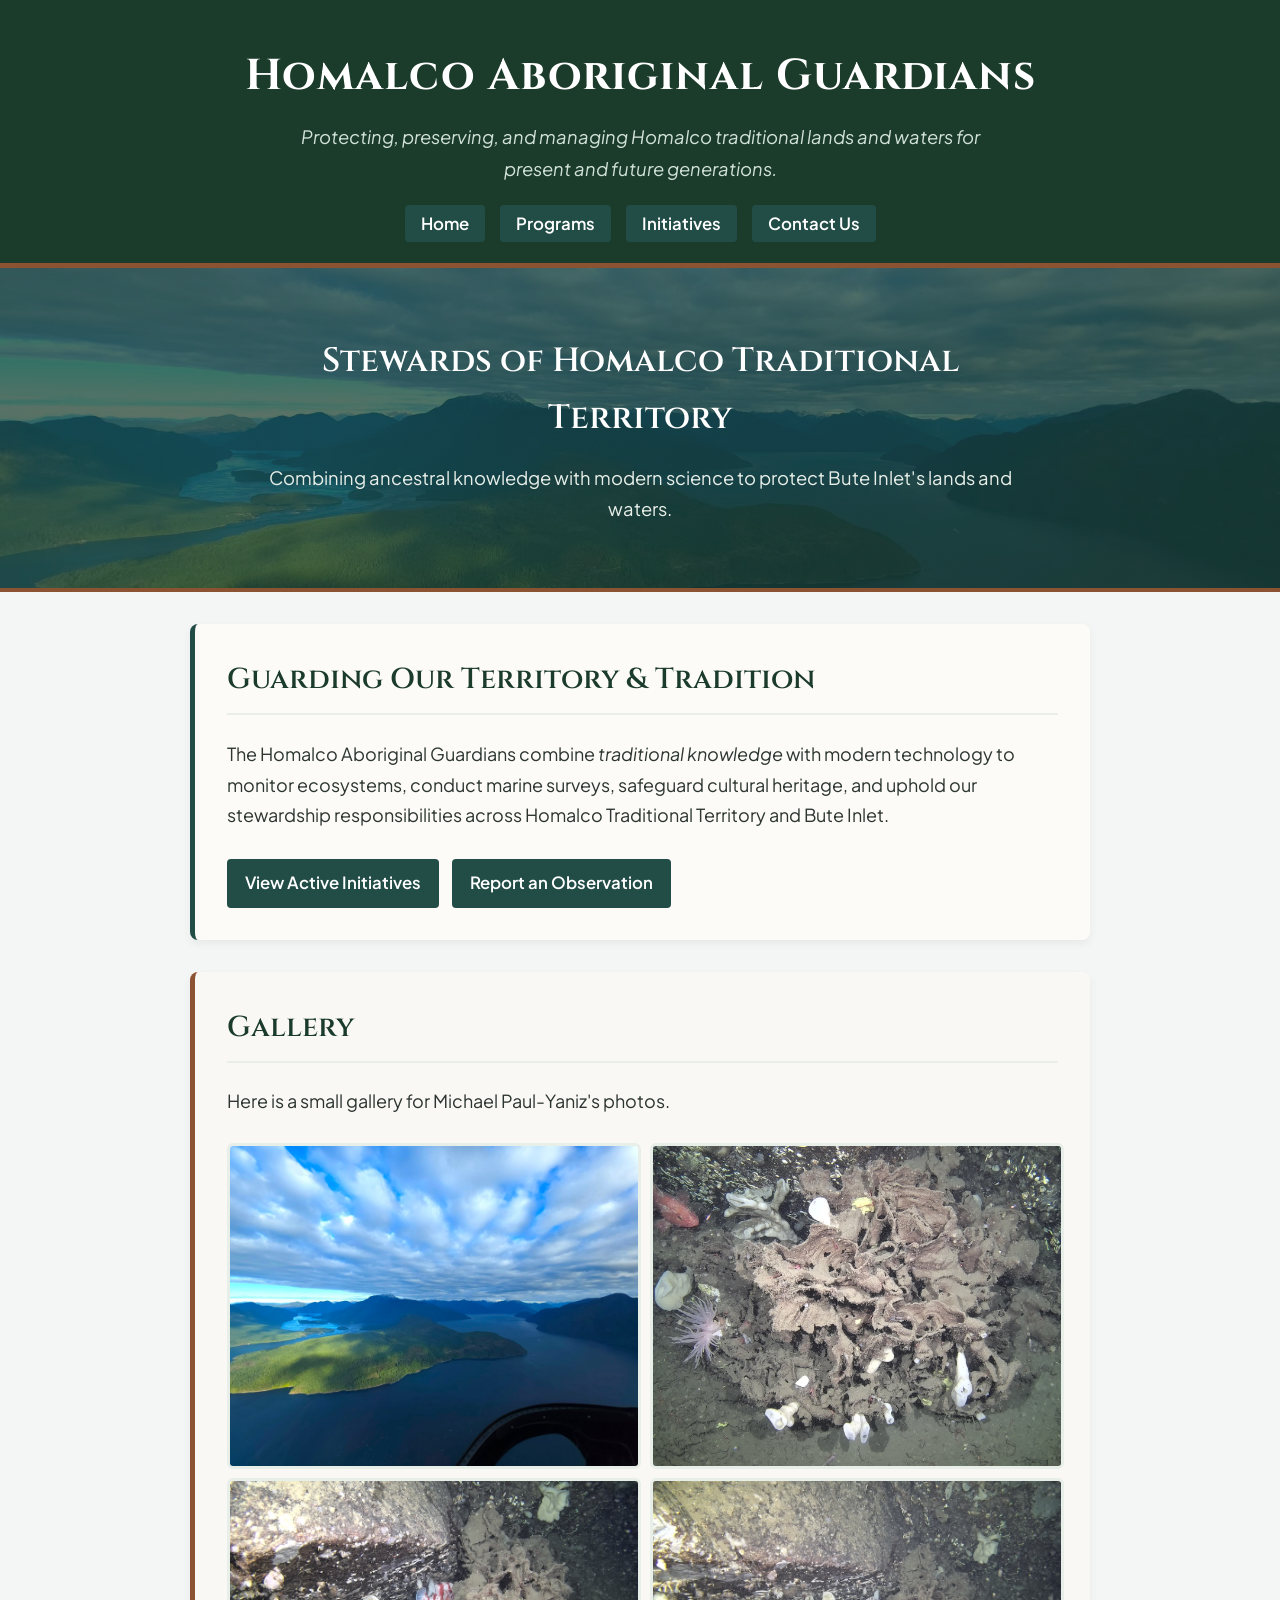
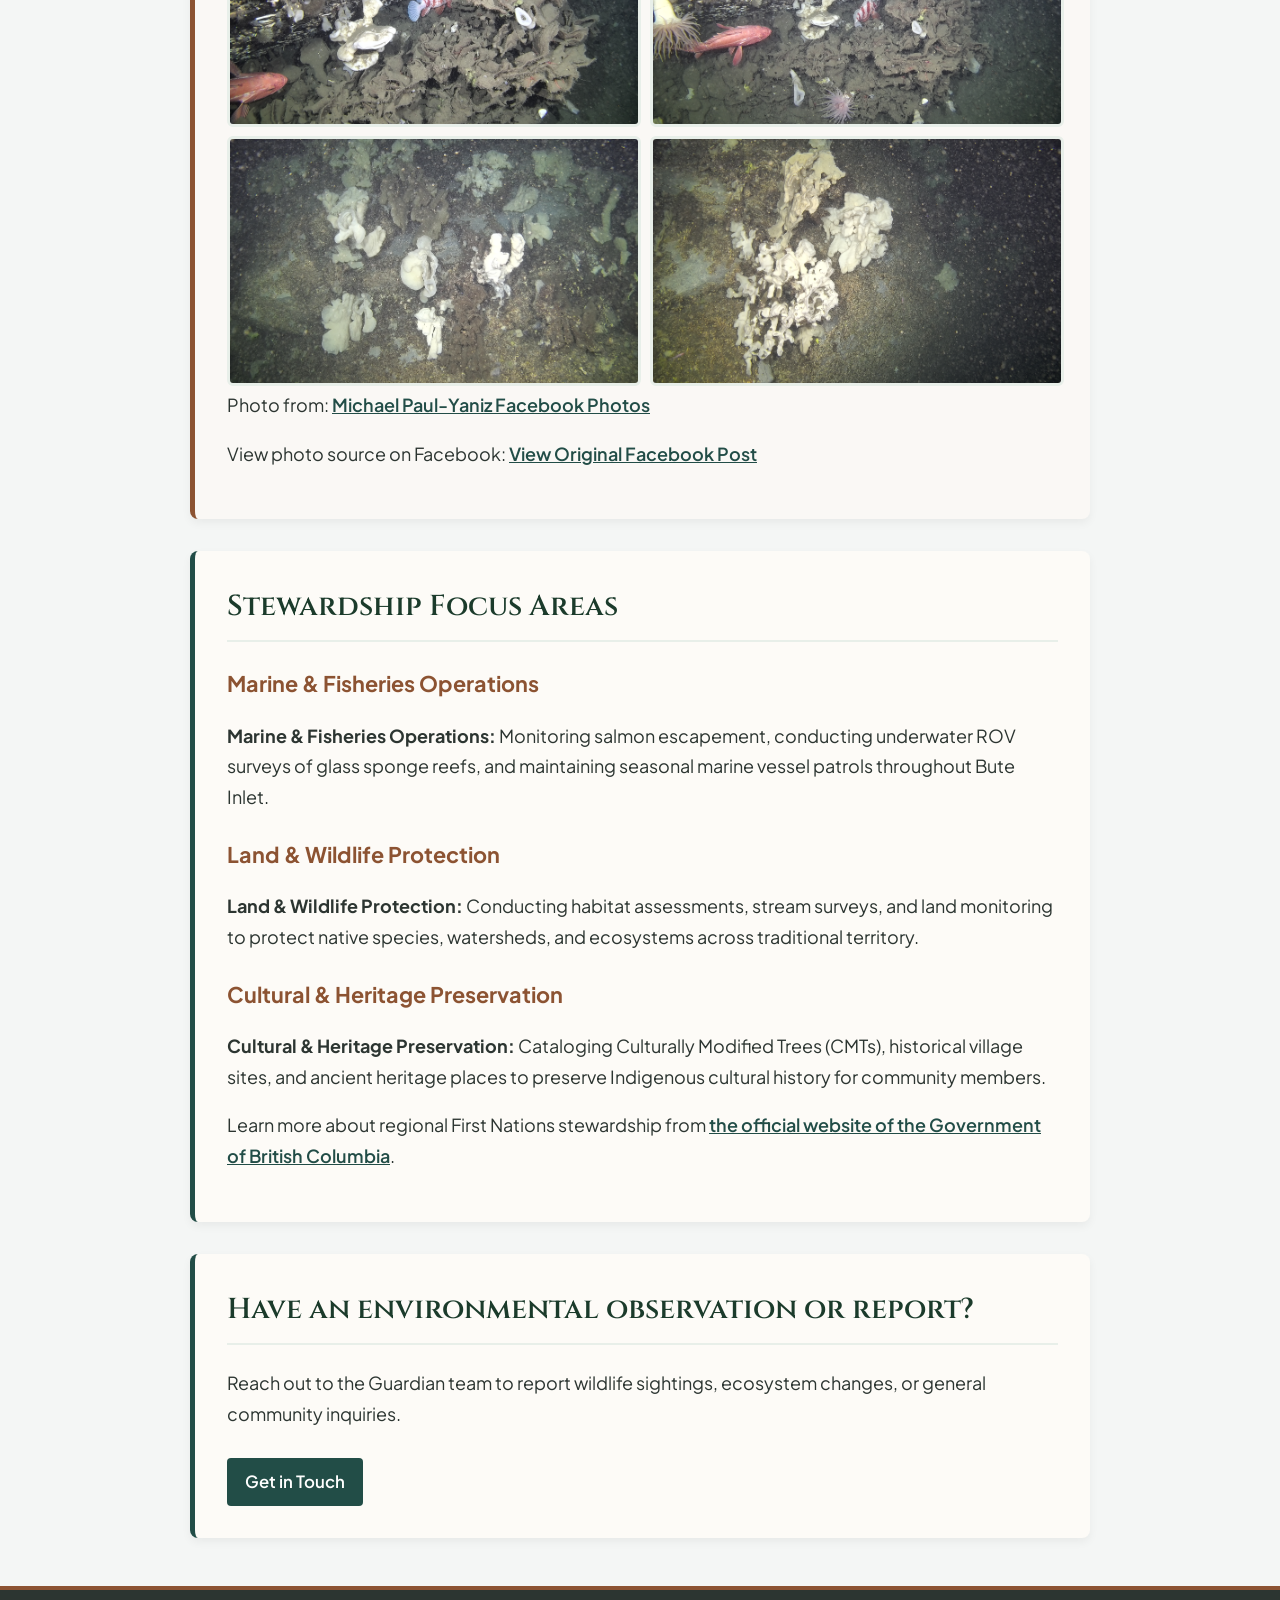
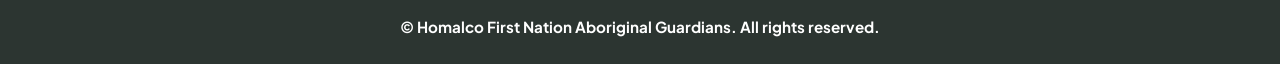
==== index.html @ c5a4407f "Update index.html" ====
<!DOCTYPE html>
<html lang="en">
<head>
    <meta charset="UTF-8">
    <meta name="viewport" content="width=device-width, initial-scale=1.0">
    <title>Home | Homalco Aboriginal Guardians</title>
    <link rel="stylesheet" href="style.css">
</head>
<body>

    <header>
        <h1>Homalco Aboriginal Guardians</h1>
        <p>Protecting, preserving, and managing Homalco traditional lands and waters for present and future generations.</p>
        
        <!-- Navigation containing internal hyperlinks -->
        <nav>
            <ul>
                <li><a href="index.html">Home</a></li>
                <li><a href="programs.html">Programs</a></li>
                <li><a href="initiatives.html">Initiatives</a></li>
                <li><a href="contact.html">Contact Us</a></li>
            </ul>
        </nav>
    </header>

    <!-- HERO BANNER CONTAINER: Demonstrates div as a container + background-image -->
    <div class="hero-banner">
        <div class="banner-content">
            <h2>Stewards of Homalco Traditional Territory</h2>
            <p>Combining ancestral knowledge with modern science to protect Bute Inlet's lands and waters.</p>
        </div>
    </div>

    <main>
        <section>
            <h2>Guarding Our Territory & Tradition</h2>
            <p>The Homalco Aboriginal Guardians combine <em>traditional knowledge</em> with modern technology to monitor ecosystems, conduct marine surveys, safeguard cultural heritage, and uphold our stewardship responsibilities across Homalco Traditional Territory and Bute Inlet.</p>
            
            <!-- Hyperlinks linking to internal sources -->
            <a href="initiatives.html">View Active Initiatives</a>
            <a href="contact.html">Report an Observation</a>
        </section>

        <!-- ADDED ID ATTRIBUTE FOR RUBRIC REQUIREMENT -->
        <section id="gallery-section">
            <h2>Gallery</h2>
            <p>Here is a small gallery for Michael Paul-Yaniz's photos.</p>

           <div class="media-container">
    <!-- Original Photo -->
    <img src="media/coastal-bute-inlet.jpg" alt="Aerial view of coastal waters towards Bute Inlet" width="600" height="400">
    
    <!-- New South Reed Photos -->
    <img src="media/BRETON%20ISLAND%20SOUTH%20REED%20-%20PIC%201.jpeg" alt="Breton Island South Reed - Glass sponges and rockfish" width="600" height="400">
    <img src="media/BRETON%20ISLAND%20SOUTH%20REED%20-%20PIC%202.jpeg" alt="Breton Island South Reed - Redbanded rockfish and sponge reef" width="600" height="400">
    <img src="media/BRETON%20ISLAND%20SOUTH%20REED%20-%20PIC%203.jpeg" alt="Breton Island South Reed - Anemones and rockfish" width="600" height="400">
    <img src="media/BRETON%20ISLAND%20SOUTH%20REED%20-%20PIC%204.jpeg" alt="Breton Island South Reed - White glass sponges" width="600" height="400">
    <img src="media/BRETON%20ISLAND%20SOUTH%20REED%20-%20PIC%205.jpeg" alt="Breton Island South Reed - Deep water sponge formations" width="600" height="400">
</div>
            <p>Photo from: <a href="https://www.facebook.com/estkilla999" target="_blank" rel="noopener noreferrer">Michael Paul-Yaniz Facebook Photos</a></p>

            <!-- ABSOLUTE FILE PATH: External Facebook photo post link -->
            <p>View photo source on Facebook: 
                <a href="https://www.facebook.com/photo.php?fbid=4606793236209256&set=pb.100006358755796.-2207520000&type=3" target="_blank" rel="noopener noreferrer">View Original Facebook Post</a>
            </p>
        </section>

        <section>
            <h2>Stewardship Focus Areas</h2>

            <h3>Marine & Fisheries Operations</h3>
            <p><strong>Marine & Fisheries Operations:</strong> Monitoring salmon escapement, conducting underwater ROV surveys of glass sponge reefs, and maintaining seasonal marine vessel patrols throughout Bute Inlet.</p>

            <h3>Land & Wildlife Protection</h3>
            <p><strong>Land & Wildlife Protection:</strong> Conducting habitat assessments, stream surveys, and land monitoring to protect native species, watersheds, and ecosystems across traditional territory.</p>

            <h3>Cultural & Heritage Preservation</h3>
            <p><strong>Cultural & Heritage Preservation:</strong> Cataloging Culturally Modified Trees (CMTs), historical village sites, and ancient heritage places to preserve Indigenous cultural history for community members.</p>
            
            <!-- Hyperlink linking to external source opening in a new tab -->
            <p>Learn more about regional First Nations stewardship from 
                <a href="https://www2.gov.bc.ca/gov/content/environment/natural-resource-stewardship/consulting-with-first-nations/collaborative-stewardship-bc/collaborative-work-with-first-nations-guardians" target="_blank" rel="noopener noreferrer">the official website of the Government of British Columbia</a>.
            </p>
        </section>

        <section>
            <h2>Have an environmental observation or report?</h2>
            <p>Reach out to the Guardian team to report wildlife sightings, ecosystem changes, or general community inquiries.</p>
            <a href="contact.html">Get in Touch</a>
        </section>
    </main>

    <footer>
        <p><strong>© Homalco First Nation Aboriginal Guardians. All rights reserved.</strong></p>
    </footer>

</body>
</html>
---- style.css ----
/* Custom Google Font Imports */
@import url('https://fonts.googleapis.com/css2?family=Cinzel:wght@600;700&family=Plus+Jakarta+Sans:ital,wght@0,400;0,600;0,700;1,400&display=swap');

/* CSS Variables for Nature Palette */
:root {
    --forest-green: #1b3b2b;
    --deep-teal: #224d47;
    --cedar-wood: #8c5332;
    --soft-moss: #e8efe9;
    --mist-gray: #f4f6f5;
    --slate-dark: #2c3531;
    --sand-light: #fdfbf7;
}

/* Base Page & Typography Styles */
body {
    font-family: 'Plus Jakarta Sans', sans-serif;
    font-size: 18px;
    font-style: normal;
    font-weight: 400;
    line-height: 1.7;
    color: var(--slate-dark);
    background-color: var(--mist-gray);
    margin: 0;
    padding: 0;
}

/* Header & Banner Styling */
header {
    background-color: var(--forest-green);
    color: #ffffff;
    padding: 2.5rem 1.5rem 1.5rem;
    text-align: center;
    border-bottom: 5px solid var(--cedar-wood);
}

header h1 {
    font-family: 'Cinzel', serif;
    font-weight: 700;
    font-size: 2.7rem;
    margin: 0 0 0.5rem 0;
    letter-spacing: 1px;
}

header p {
    max-width: 700px;
    margin: 0 auto 1.5rem auto;
    color: #d1e2d9;
    font-size: 1.15rem;
    font-style: italic;
}

/* Navigation Bar */
nav ul {
    list-style: none;
    padding: 0;
    margin: 1.5rem 0 0 0;
    display: flex;
    justify-content: center;
    flex-wrap: wrap;
    gap: 15px;
}

nav a {
    color: #ffffff;
    text-decoration: none;
    font-weight: 600;
    font-size: 1.05rem;
    padding: 8px 16px;
    border-radius: 4px;
    background-color: var(--deep-teal);
    transition: background-color 0.3s ease;
}

nav a:hover, nav a.active {
    background-color: var(--cedar-wood);
}
/* Hero Banner Container */
.hero-banner {
    background-color: var(--forest-green);
    background-image: linear-gradient(rgba(27, 59, 43, 0.72), rgba(27, 59, 43, 0.72)), url('media/coastal-bute-inlet.jpg');
    background-position: center;
    background-size: cover;
    background-repeat: no-repeat;
    color: #ffffff;
    padding: 4rem 1.5rem;
    text-align: center;
    border-bottom: 4px solid var(--cedar-wood);
}

.banner-content {
    max-width: 800px;
    margin: 0 auto;
}

.banner-content h2 {
    color: #ffffff;
    border-bottom: none;
    margin-bottom: 0.5rem;
    font-size: 2.1rem;
}

.banner-content p {
    margin: 0;
    font-size: 1.15rem;
    color: #e8efe9;
}

/* Main Content & Section Cards */
main {
    max-width: 900px;
    margin: 2rem auto;
    padding: 0 1rem;
}

section {
    background-color: var(--sand-light);
    padding: 2rem;
    margin-bottom: 2rem;
    border-radius: 8px;
    box-shadow: 0 4px 10px rgba(0, 0, 0, 0.05);
    border-left: 5px solid var(--deep-teal);
}

/* RUBRIC ITEM: IDENTIFIER (ID) SELECTOR (#idName) */
#gallery-section {
    border-left-color: var(--cedar-wood);
    background-color: #faf8f5;
}

h2 {
    font-family: 'Cinzel', serif;
    font-size: 1.8rem;
    font-weight: 600;
    color: var(--forest-green);
    margin-top: 0;
    border-bottom: 2px solid var(--soft-moss);
    padding-bottom: 0.5rem;
}

h3 {
    font-size: 1.35rem;
    font-weight: 700;
    color: var(--cedar-wood);
    margin-top: 1.5rem;
    margin-bottom: 0.5rem;
}

/* Hyperlinks & Buttons */
a {
    color: var(--deep-teal);
    font-weight: 600;
}

a:hover {
    color: var(--cedar-wood);
}

/* Call-to-Action Link Buttons */
section > a[href],
.program-card a[href] {
    display: inline-block;
    background-color: var(--deep-teal);
    color: #ffffff;
    text-decoration: none;
    padding: 10px 18px;
    border-radius: 4px;
    margin-right: 10px;
    margin-top: 10px;
    font-weight: 600;
    font-size: 1.05rem;
    transition: background-color 0.3s ease;
}

section > a[href]:hover,
.program-card a[href]:hover {
    background-color: var(--forest-green);
    color: #ffffff;
}

/* RUBRIC ITEM: SETTING WIDTH AND HEIGHT IN PERCENT (%) */
.media-container {
    width: 100%;
    height: 100%;
}

/* Gallery & Media Styling */
section img {
    max-width: 100%;
    height: auto;
    border-radius: 6px;
    border: 3px solid var(--soft-moss);
    margin-top: 0.5rem;
}

/* Footer */
footer {
    background-color: var(--slate-dark);
    color: #ffffff;
    text-align: center;
    padding: 1.5rem 1rem;
    margin-top: 3rem;
    font-size: 0.95rem;
    border-top: 4px solid var(--cedar-wood);
}

footer p {
    margin: 0;
}

/* Programs Grid & Card Layout Extensions */
.programs-grid {
    display: grid;
    grid-template-columns: repeat(auto-fit, minmax(280px, 1fr));
    gap: 25px;
    margin-top: 1rem;
}

.program-card {
    display: flex;
    flex-direction: column;
    justify-content: space-between;
    margin-bottom: 0;
    transition: transform 0.2s ease, box-shadow 0.2s ease;
}

.program-card:hover {
    transform: translateY(-4px);
    box-shadow: 0 8px 18px rgba(0, 0, 0, 0.08);
}

.badge {
    display: inline-block;
    background-color: var(--soft-moss);
    color: var(--forest-green);
    font-size: 0.85rem;
    font-weight: 700;
    text-transform: uppercase;
    padding: 4px 10px;
    border-radius: 20px;
    margin-bottom: 12px;
    letter-spacing: 0.5px;
}

.highlights {
    margin: 15px 0;
    padding-left: 20px;
}

.highlights li {
    margin-bottom: 6px;
    font-size: 1rem;
}

.card-stats {
    display: flex;
    justify-content: space-between;
    border-top: 1px solid var(--soft-moss);
    padding-top: 12px;
    margin-top: 15px;
    font-size: 0.9rem;
    color: var(--slate-dark);
}

.card-stats strong {
    color: var(--forest-green);
    display: block;
    font-size: 1.1rem;
}

/* Initiatives Grid & Meta Styling Extensions */
.initiatives-grid {
    display: grid;
    grid-template-columns: repeat(auto-fit, minmax(280px, 1fr));
    gap: 25px;
    margin-top: 1rem;
}

.card {
    display: flex;
    flex-direction: column;
    justify-content: space-between;
    margin-bottom: 0;
    transition: transform 0.2s ease, box-shadow 0.2s ease;
}

.card:hover {
    transform: translateY(-4px);
    box-shadow: 0 8px 18px rgba(0, 0, 0, 0.08);
}

.card-meta {
    font-size: 0.92rem;
    color: var(--slate-dark);
    border-top: 1px solid var(--soft-moss);
    padding-top: 12px;
    margin-top: 15px;
}

.card-meta span {
    display: block;
    margin-bottom: 4px;
}

.card-meta strong {
    color: var(--forest-green);
}

/* Contact Page Layout & Form Extensions */
.contact-layout {
    display: flex;
    flex-wrap: wrap;
    gap: 25px;
    margin-top: 1rem;
}

.info-card {
    background-color: var(--forest-green);
    color: #ffffff;
    border-left: 5px solid var(--cedar-wood);
    flex: 1;
    min-width: 280px;
    margin-bottom: 0;
}

.info-card h2 {
    color: #ffffff;
    border-bottom: 2px solid var(--deep-teal);
}

.info-card p {
    margin: 12px 0;
}

.info-card a {
    color: #9fe2b6;
    text-decoration: none;
}

.info-card a:hover {
    color: #ffffff;
    text-decoration: underline;
}

.contact-form-card {
    flex: 2;
    min-width: 300px;
    margin-bottom: 0;
}

.form-group {
    margin-bottom: 18px;
}

.form-group label {
    display: block;
    margin-bottom: 6px;
    font-weight: 600;
    color: var(--forest-green);
}

.form-group input, 
.form-group select, 
.form-group textarea {
    width: 100%;
    padding: 10px 12px;
    border: 1px solid var(--soft-moss);
    border-radius: 4px;
    font-size: 1.05rem;
    font-family: inherit;
    background-color: #ffffff;
    box-sizing: border-box;
}

.form-group input:focus,
.form-group select:focus,
.form-group textarea:focus {
    outline: none;
    border-color: var(--deep-teal);
    box-shadow: 0 0 0 3px rgba(34, 77, 71, 0.15);
}

button[type="submit"] {
    background-color: var(--deep-teal);
    color: #ffffff;
    padding: 12px 22px;
    border: none;
    border-radius: 4px;
    font-size: 1.05rem;
    font-weight: 600;
    cursor: pointer;
    transition: background-color 0.3s ease;
}

button[type="submit"]:hover {
    background-color: var(--forest-green);
}
/* Gallery Grid Layout */
.media-container {
    display: grid;
    grid-template-columns: repeat(auto-fit, minmax(300px, 1fr));
    gap: 15px;
    width: 100%;
}

.media-container img {
    width: 100%;
    height: 100%;
    object-fit: cover; /* Ensures images don't stretch weirdly */
}
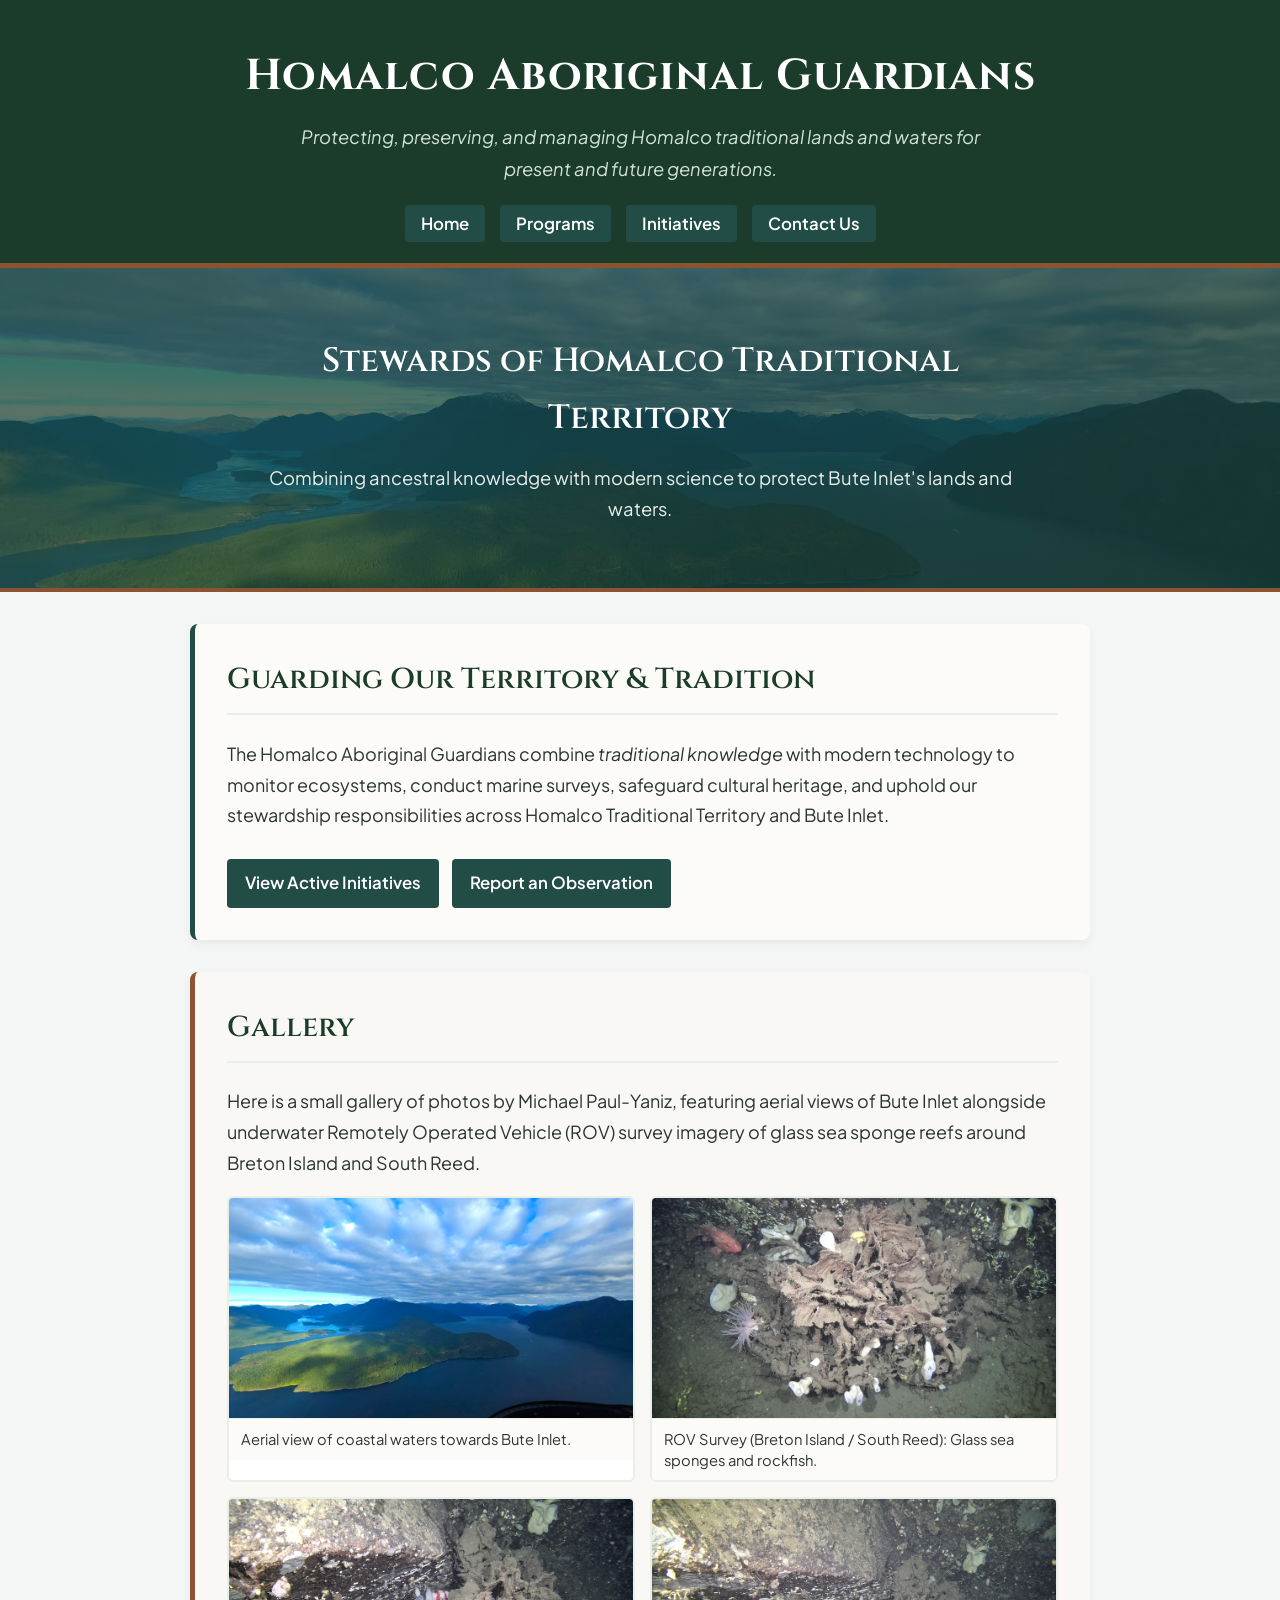
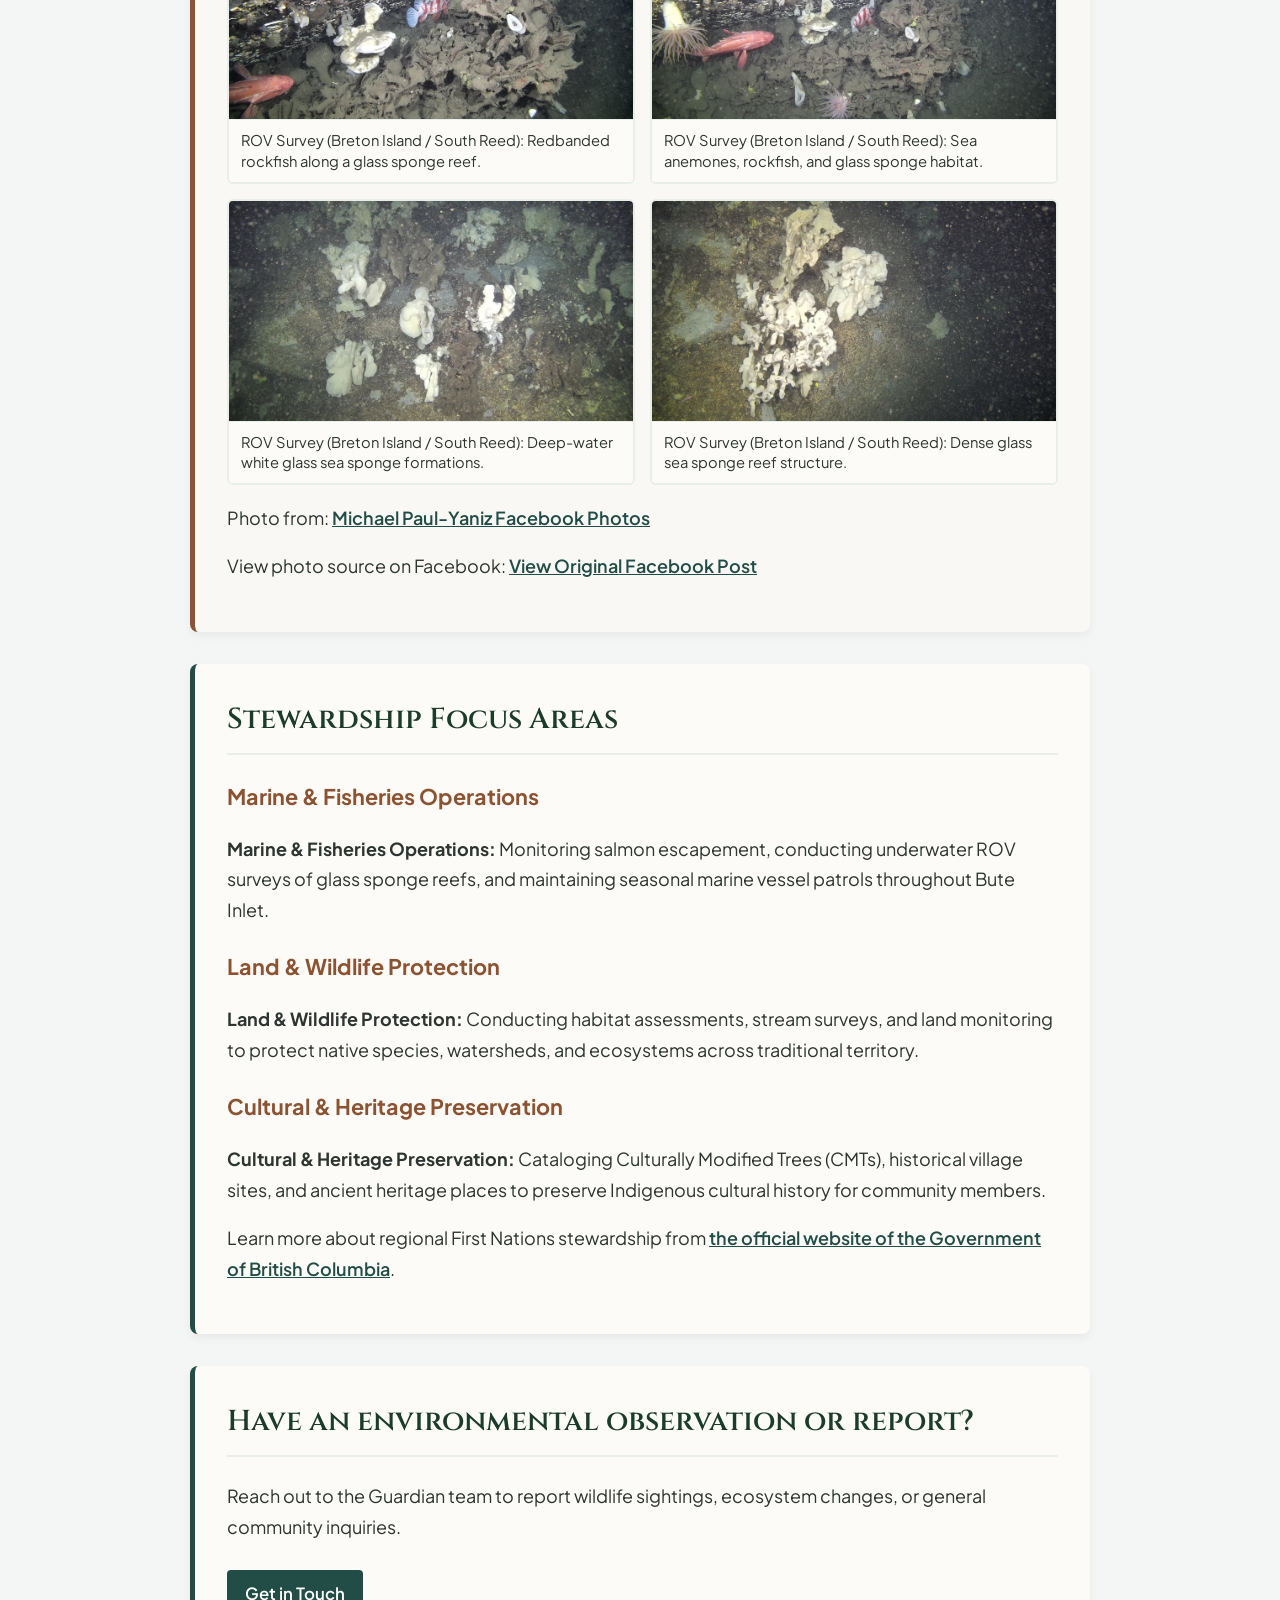
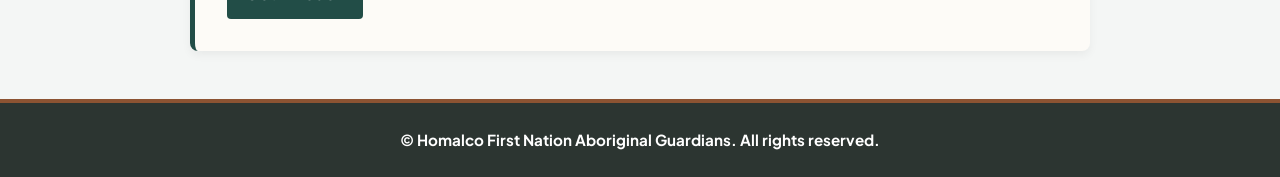
==== commit 98b5b058: "updates" ====
--- a/index.html
+++ b/index.html
@@ -42,28 +42,51 @@
         </section>
 
         <!-- ADDED ID ATTRIBUTE FOR RUBRIC REQUIREMENT -->
-        <section id="gallery-section">
-            <h2>Gallery</h2>
-            <p>Here is a small gallery for Michael Paul-Yaniz's photos.</p>
+<section id="gallery-section">
+    <h2>Gallery</h2>
+    <p>Here is a small gallery of photos by Michael Paul-Yaniz, featuring aerial views of Bute Inlet alongside underwater Remotely Operated Vehicle (ROV) survey imagery of glass sea sponge reefs around Breton Island and South Reed.</p>
 
-           <div class="media-container">
-    <!-- Original Photo -->
-    <img src="media/coastal-bute-inlet.jpg" alt="Aerial view of coastal waters towards Bute Inlet" width="600" height="400">
-    
-    <!-- New South Reed Photos -->
-    <img src="media/BRETON%20ISLAND%20SOUTH%20REED%20-%20PIC%201.jpeg" alt="Breton Island South Reed - Glass sponges and rockfish" width="600" height="400">
-    <img src="media/BRETON%20ISLAND%20SOUTH%20REED%20-%20PIC%202.jpeg" alt="Breton Island South Reed - Redbanded rockfish and sponge reef" width="600" height="400">
-    <img src="media/BRETON%20ISLAND%20SOUTH%20REED%20-%20PIC%203.jpeg" alt="Breton Island South Reed - Anemones and rockfish" width="600" height="400">
-    <img src="media/BRETON%20ISLAND%20SOUTH%20REED%20-%20PIC%204.jpeg" alt="Breton Island South Reed - White glass sponges" width="600" height="400">
-    <img src="media/BRETON%20ISLAND%20SOUTH%20REED%20-%20PIC%205.jpeg" alt="Breton Island South Reed - Deep water sponge formations" width="600" height="400">
-</div>
-            <p>Photo from: <a href="https://www.facebook.com/estkilla999" target="_blank" rel="noopener noreferrer">Michael Paul-Yaniz Facebook Photos</a></p>
+    <div class="media-container">
+        <!-- Original Photo -->
+        <figure class="gallery-item">
+            <img src="media/coastal-bute-inlet.jpg" alt="Aerial view of coastal waters towards Bute Inlet" width="600" height="400">
+            <figcaption>Aerial view of coastal waters towards Bute Inlet.</figcaption>
+        </figure>
+        
+        <!-- New South Reed ROV Survey Photos -->
+        <figure class="gallery-item">
+            <img src="media/BRETON%20ISLAND%20SOUTH%20REED%20-%20PIC%201.jpeg" alt="Breton Island South Reed ROV survey - Glass sponges and rockfish" width="600" height="400">
+            <figcaption>ROV Survey (Breton Island / South Reed): Glass sea sponges and rockfish.</figcaption>
+        </figure>
 
-            <!-- ABSOLUTE FILE PATH: External Facebook photo post link -->
-            <p>View photo source on Facebook: 
-                <a href="https://www.facebook.com/photo.php?fbid=4606793236209256&set=pb.100006358755796.-2207520000&type=3" target="_blank" rel="noopener noreferrer">View Original Facebook Post</a>
-            </p>
-        </section>
+        <figure class="gallery-item">
+            <img src="media/BRETON%20ISLAND%20SOUTH%20REED%20-%20PIC%202.jpeg" alt="Breton Island South Reed ROV survey - Redbanded rockfish and sponge reef" width="600" height="400">
+            <figcaption>ROV Survey (Breton Island / South Reed): Redbanded rockfish along a glass sponge reef.</figcaption>
+        </figure>
+
+        <figure class="gallery-item">
+            <img src="media/BRETON%20ISLAND%20SOUTH%20REED%20-%20PIC%203.jpeg" alt="Breton Island South Reed ROV survey - Anemones and rockfish" width="600" height="400">
+            <figcaption>ROV Survey (Breton Island / South Reed): Sea anemones, rockfish, and glass sponge habitat.</figcaption>
+        </figure>
+
+        <figure class="gallery-item">
+            <img src="media/BRETON%20ISLAND%20SOUTH%20REED%20-%20PIC%204.jpeg" alt="Breton Island South Reed ROV survey - White glass sponges" width="600" height="400">
+            <figcaption>ROV Survey (Breton Island / South Reed): Deep-water white glass sea sponge formations.</figcaption>
+        </figure>
+
+        <figure class="gallery-item">
+            <img src="media/BRETON%20ISLAND%20SOUTH%20REED%20-%20PIC%205.jpeg" alt="Breton Island South Reed ROV survey - Deep water sponge formations" width="600" height="400">
+            <figcaption>ROV Survey (Breton Island / South Reed): Dense glass sea sponge reef structure.</figcaption>
+        </figure>
+    </div>
+
+    <p>Photo from: <a href="https://www.facebook.com/estkilla999" target="_blank" rel="noopener noreferrer">Michael Paul-Yaniz Facebook Photos</a></p>
+
+    <!-- ABSOLUTE FILE PATH: External Facebook photo post link -->
+    <p>View photo source on Facebook: 
+        <a href="https://www.facebook.com/photo.php?fbid=4606793236209256&set=pb.100006358755796.-2207520000&type=3" target="_blank" rel="noopener noreferrer">View Original Facebook Post</a>
+    </p>
+</section>
 
         <section>
             <h2>Stewardship Focus Areas</h2>
--- a/style.css
+++ b/style.css
@@ -403,8 +403,30 @@
     width: 100%;
 }
 
-.media-container img {
+.gallery-item {
+    margin: 0;
+    display: flex;
+    flex-direction: column;
+    background-color: #ffffff;
+    border: 2px solid var(--soft-moss);
+    border-radius: 6px;
+    overflow: hidden;
+}
+
+.gallery-item img {
     width: 100%;
-    height: 100%;
-    object-fit: cover; /* Ensures images don't stretch weirdly */
+    height: 220px;
+    object-fit: cover;
+    margin-top: 0;
+    border: none;
+    border-radius: 0;
+}
+
+.gallery-item figcaption {
+    padding: 10px 12px;
+    font-size: 0.92rem;
+    line-height: 1.4;
+    color: var(--slate-dark);
+    background-color: var(--sand-light);
+    border-top: 1px solid var(--soft-moss);
 }
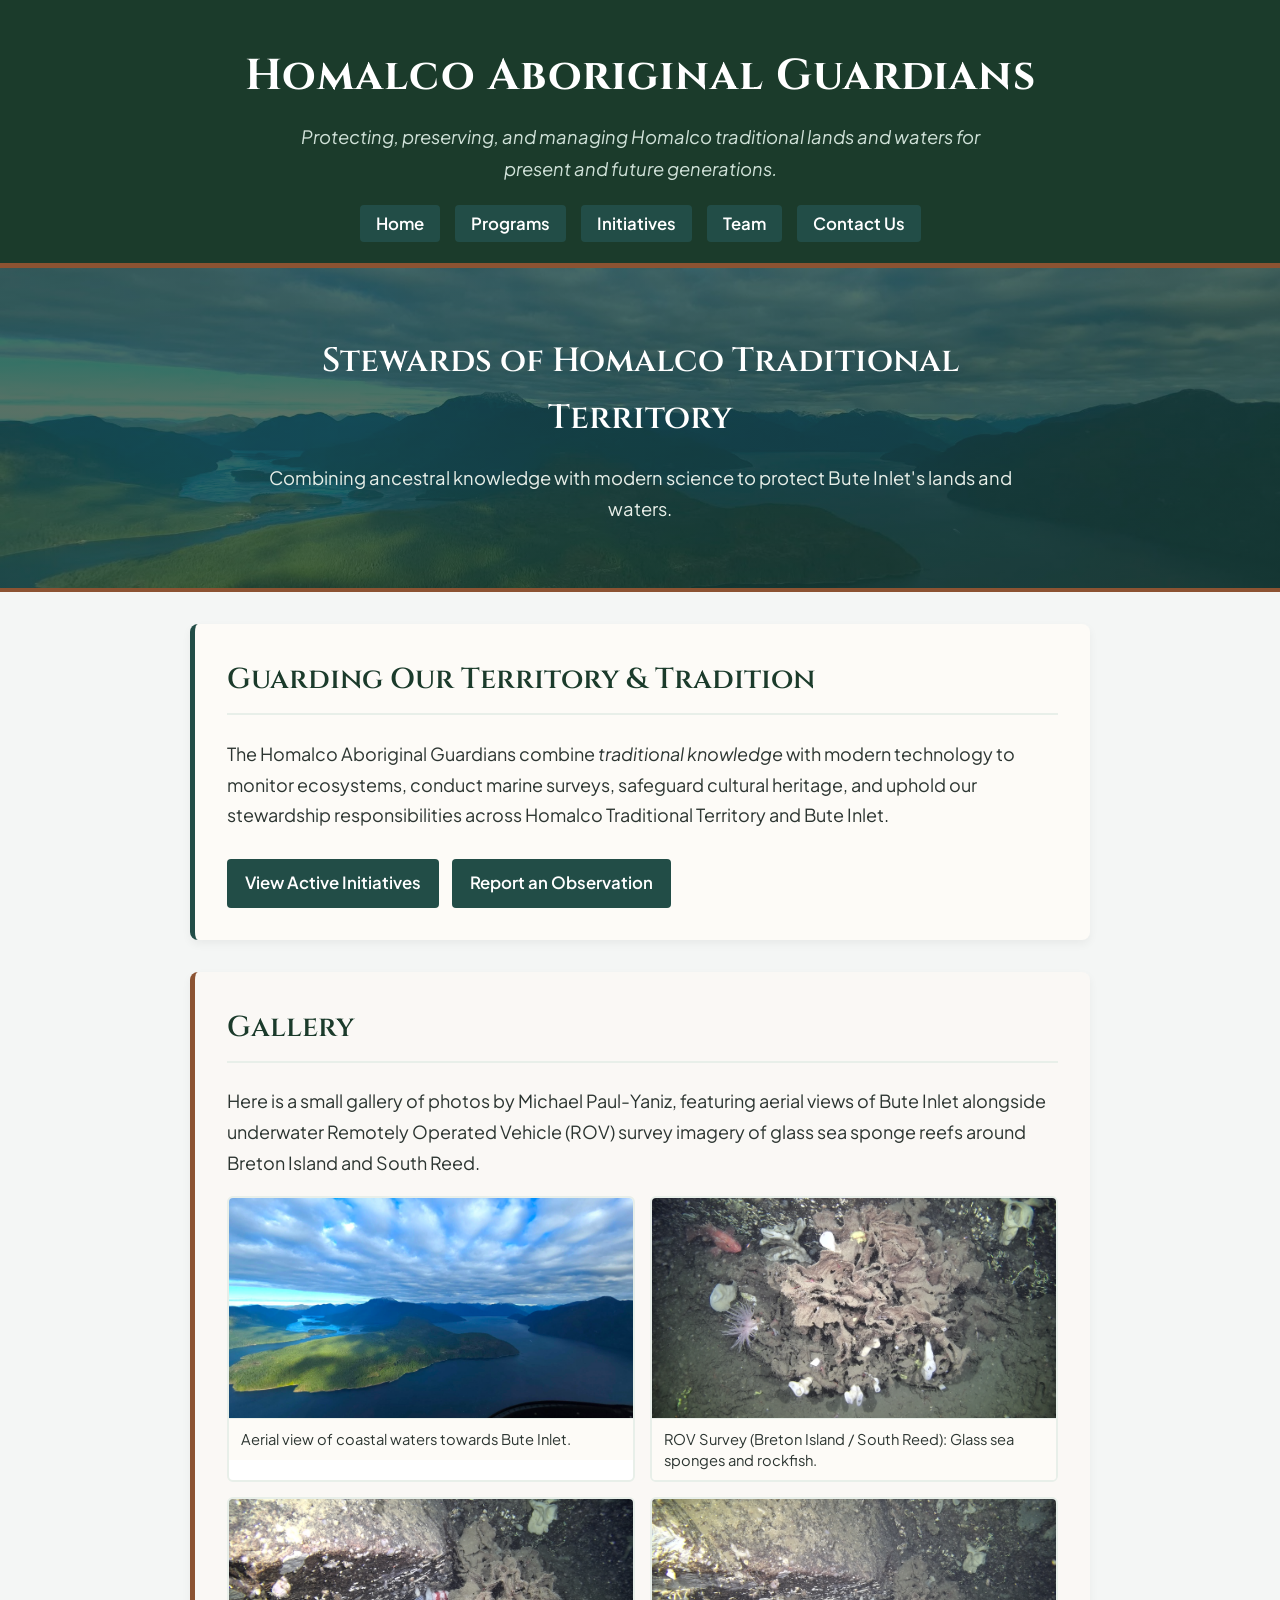
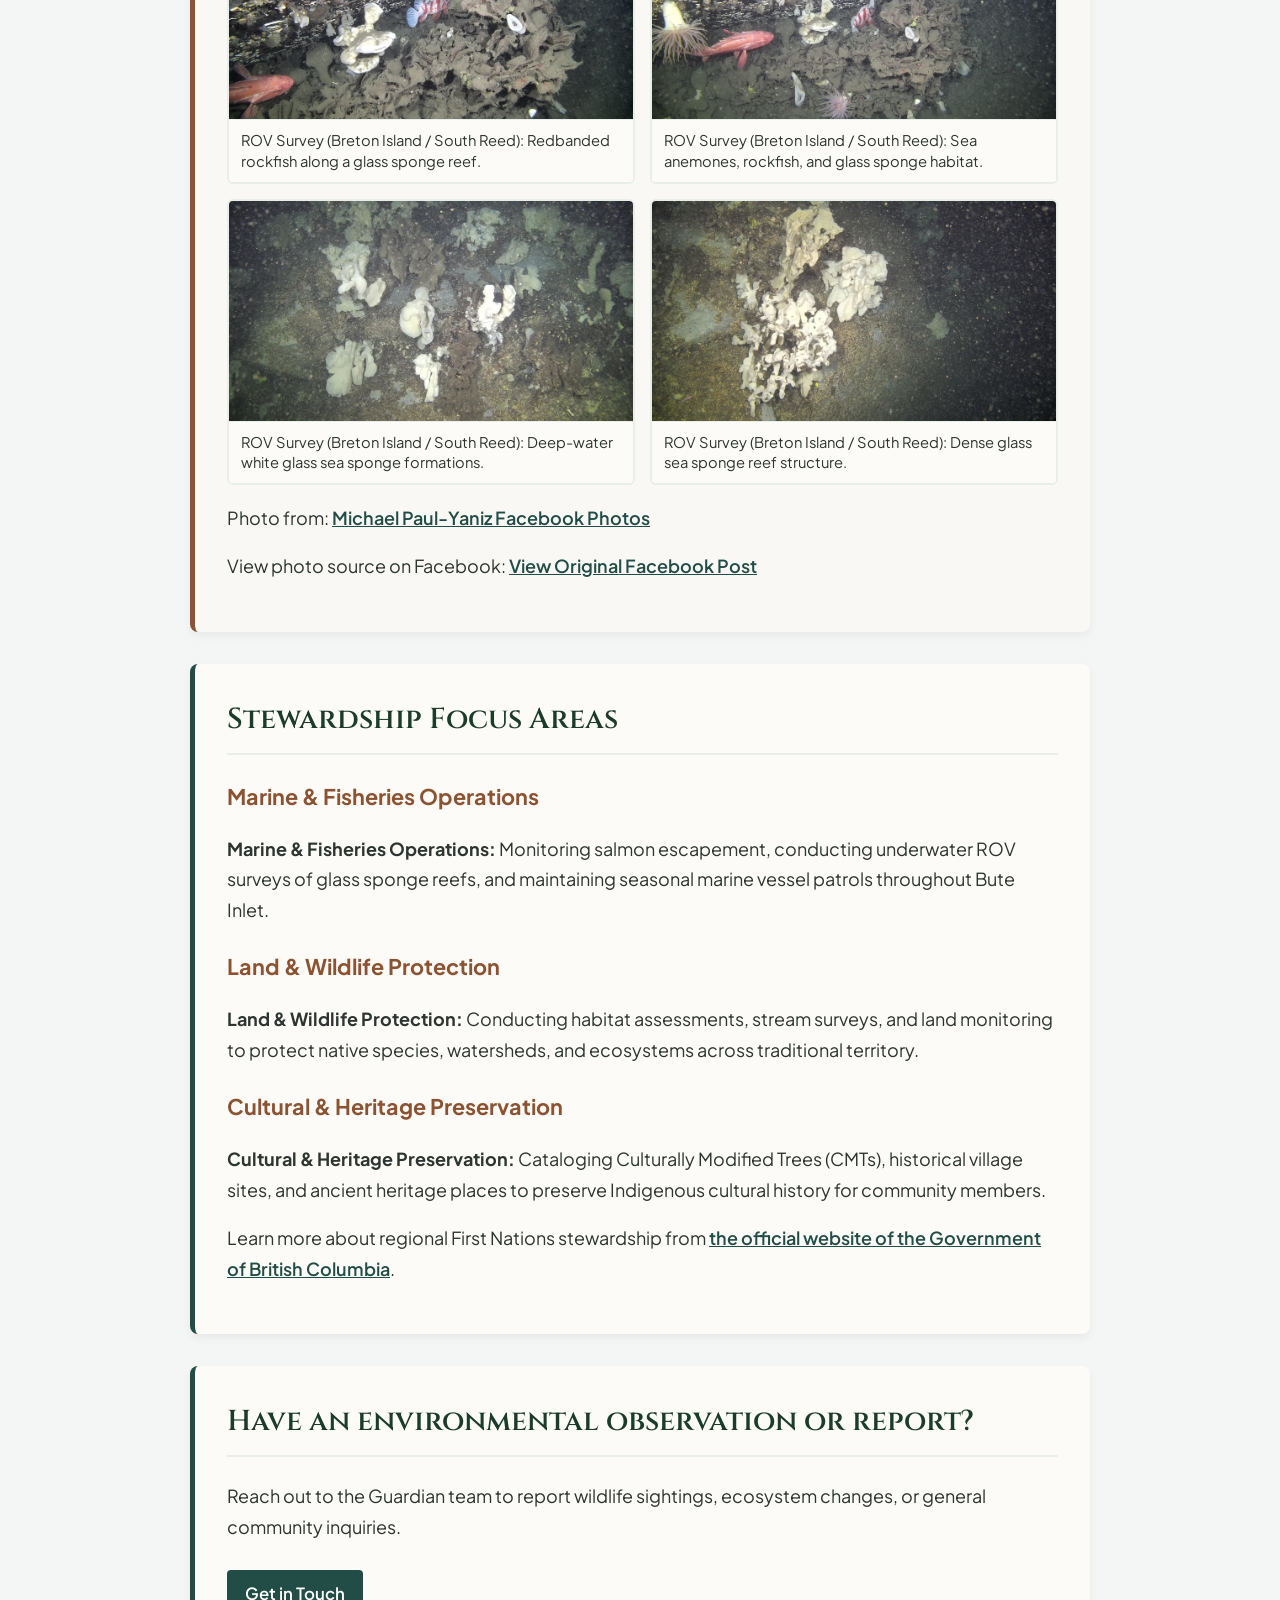
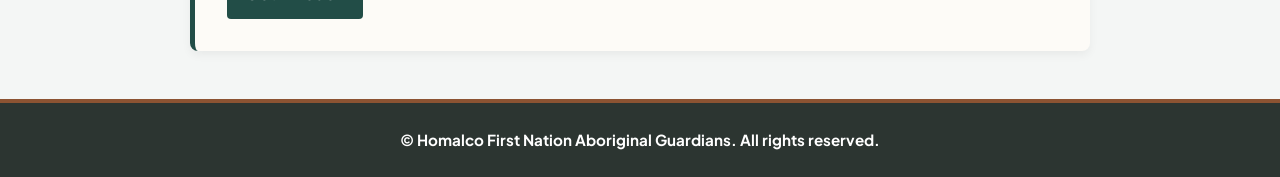
==== commit ca20dc27: "updates" ====
--- a/index.html
+++ b/index.html
@@ -13,14 +13,15 @@
         <p>Protecting, preserving, and managing Homalco traditional lands and waters for present and future generations.</p>
         
         <!-- Navigation containing internal hyperlinks -->
-        <nav>
-            <ul>
-                <li><a href="index.html">Home</a></li>
-                <li><a href="programs.html">Programs</a></li>
-                <li><a href="initiatives.html">Initiatives</a></li>
-                <li><a href="contact.html">Contact Us</a></li>
-            </ul>
-        </nav>
+       <nav>
+    <ul>
+        <li><a href="index.html">Home</a></li>
+        <li><a href="programs.html">Programs</a></li>
+        <li><a href="initiatives.html">Initiatives</a></li>
+        <li><a href="team.html">Team</a></li>
+        <li><a href="contact.html">Contact Us</a></li>
+    </ul>
+</nav>
     </header>
 
     <!-- HERO BANNER CONTAINER: Demonstrates div as a container + background-image -->
--- a/style.css
+++ b/style.css
@@ -429,4 +429,58 @@
     color: var(--slate-dark);
     background-color: var(--sand-light);
     border-top: 1px solid var(--soft-moss);
+}
+/* Team Page Grid & Profile Cards */
+.team-grid {
+    display: grid;
+    grid-template-columns: repeat(auto-fit, minmax(260px, 1fr));
+    gap: 25px;
+    margin-top: 1.5rem;
+}
+
+.team-card {
+    background-color: #ffffff;
+    border: 2px solid var(--soft-moss);
+    border-top: 5px solid var(--deep-teal);
+    border-radius: 8px;
+    overflow: hidden;
+    display: flex;
+    flex-direction: column;
+    box-shadow: 0 4px 10px rgba(0, 0, 0, 0.05);
+    transition: transform 0.2s ease, box-shadow 0.2s ease;
+}
+
+.team-card:hover {
+    transform: translateY(-4px);
+    box-shadow: 0 8px 18px rgba(0, 0, 0, 0.08);
+}
+
+/* Highlights the card when jumped to via #michael-paul-yaniz */
+.team-card:target {
+    border-color: var(--cedar-wood);
+    border-top-color: var(--cedar-wood);
+    box-shadow: 0 0 0 4px rgba(140, 83, 50, 0.2);
+}
+
+.team-card img {
+    width: 100%;
+    height: 260px;
+    object-fit: cover;
+    margin-top: 0;
+    border: none;
+    border-radius: 0;
+}
+
+.team-info {
+    padding: 1.25rem;
+}
+
+.team-info h3 {
+    margin-top: 0.25rem;
+    margin-bottom: 0.5rem;
+}
+
+.team-info p {
+    margin: 0;
+    font-size: 0.98rem;
 }
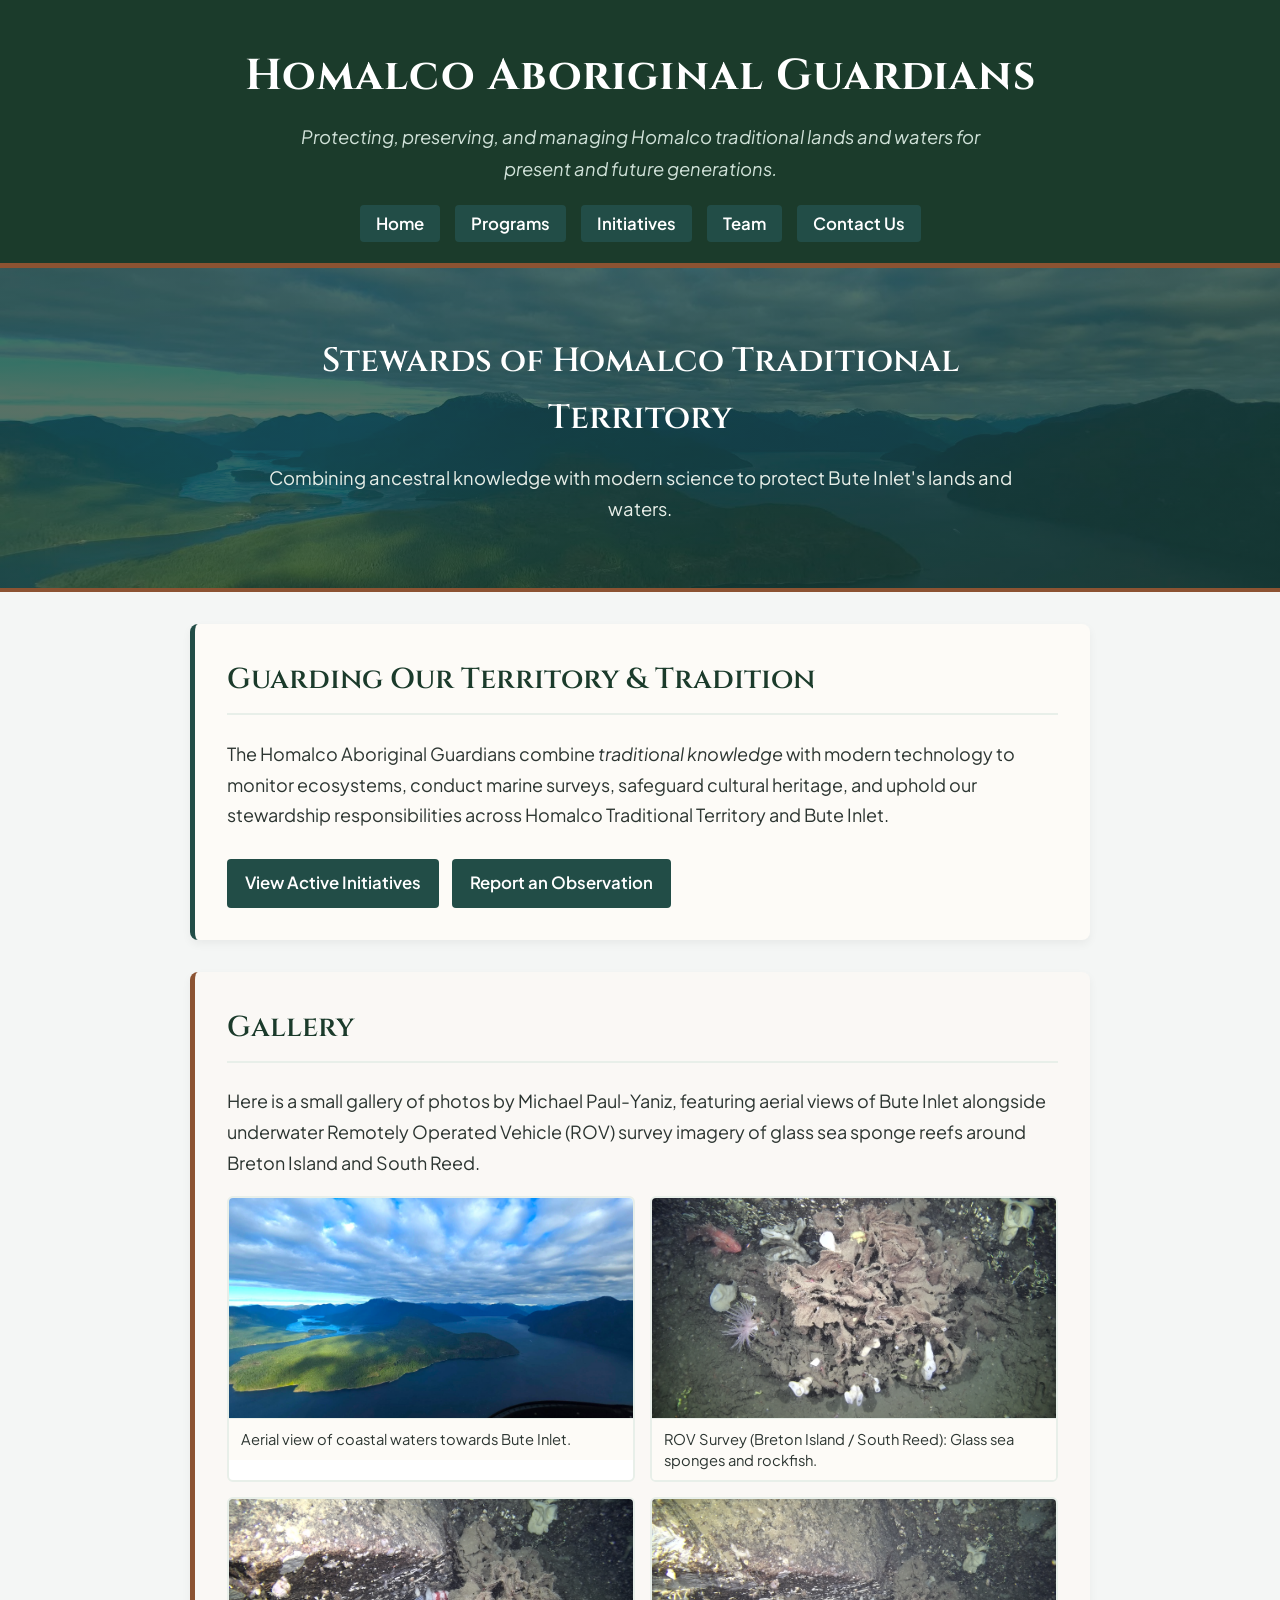
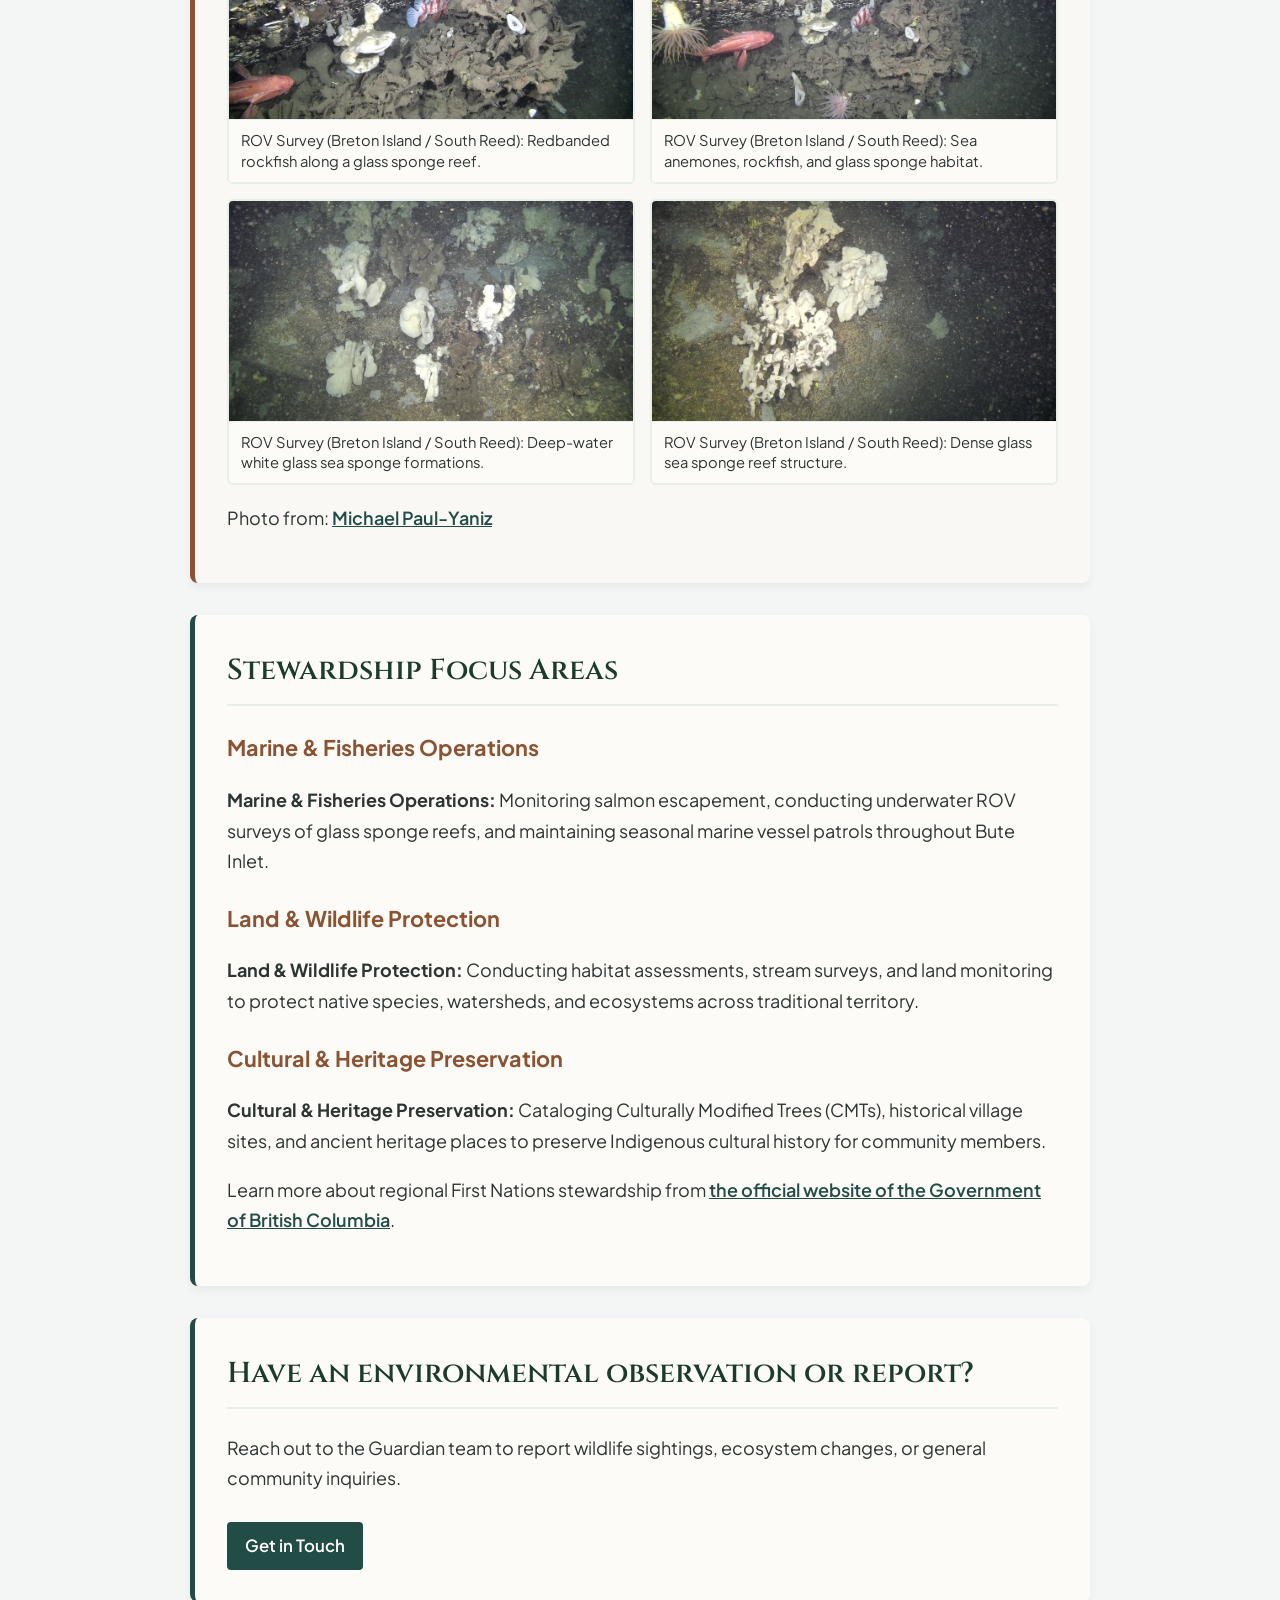
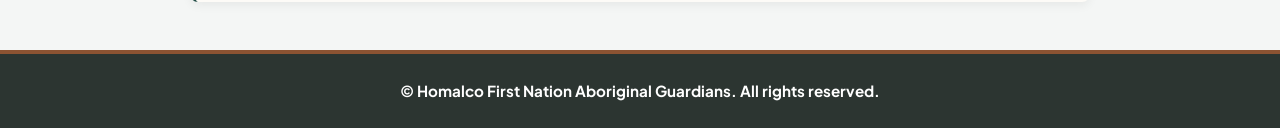
==== commit 6daef835: "updates" ====
--- a/index.html
+++ b/index.html
@@ -81,12 +81,7 @@
         </figure>
     </div>
 
-    <p>Photo from: <a href="https://www.facebook.com/estkilla999" target="_blank" rel="noopener noreferrer">Michael Paul-Yaniz Facebook Photos</a></p>
-
-    <!-- ABSOLUTE FILE PATH: External Facebook photo post link -->
-    <p>View photo source on Facebook: 
-        <a href="https://www.facebook.com/photo.php?fbid=4606793236209256&set=pb.100006358755796.-2207520000&type=3" target="_blank" rel="noopener noreferrer">View Original Facebook Post</a>
-    </p>
+    <p>Photo from: <a href="team.html#michael-paul-yaniz">Michael Paul-Yaniz</a></p>
 </section>
 
         <section>
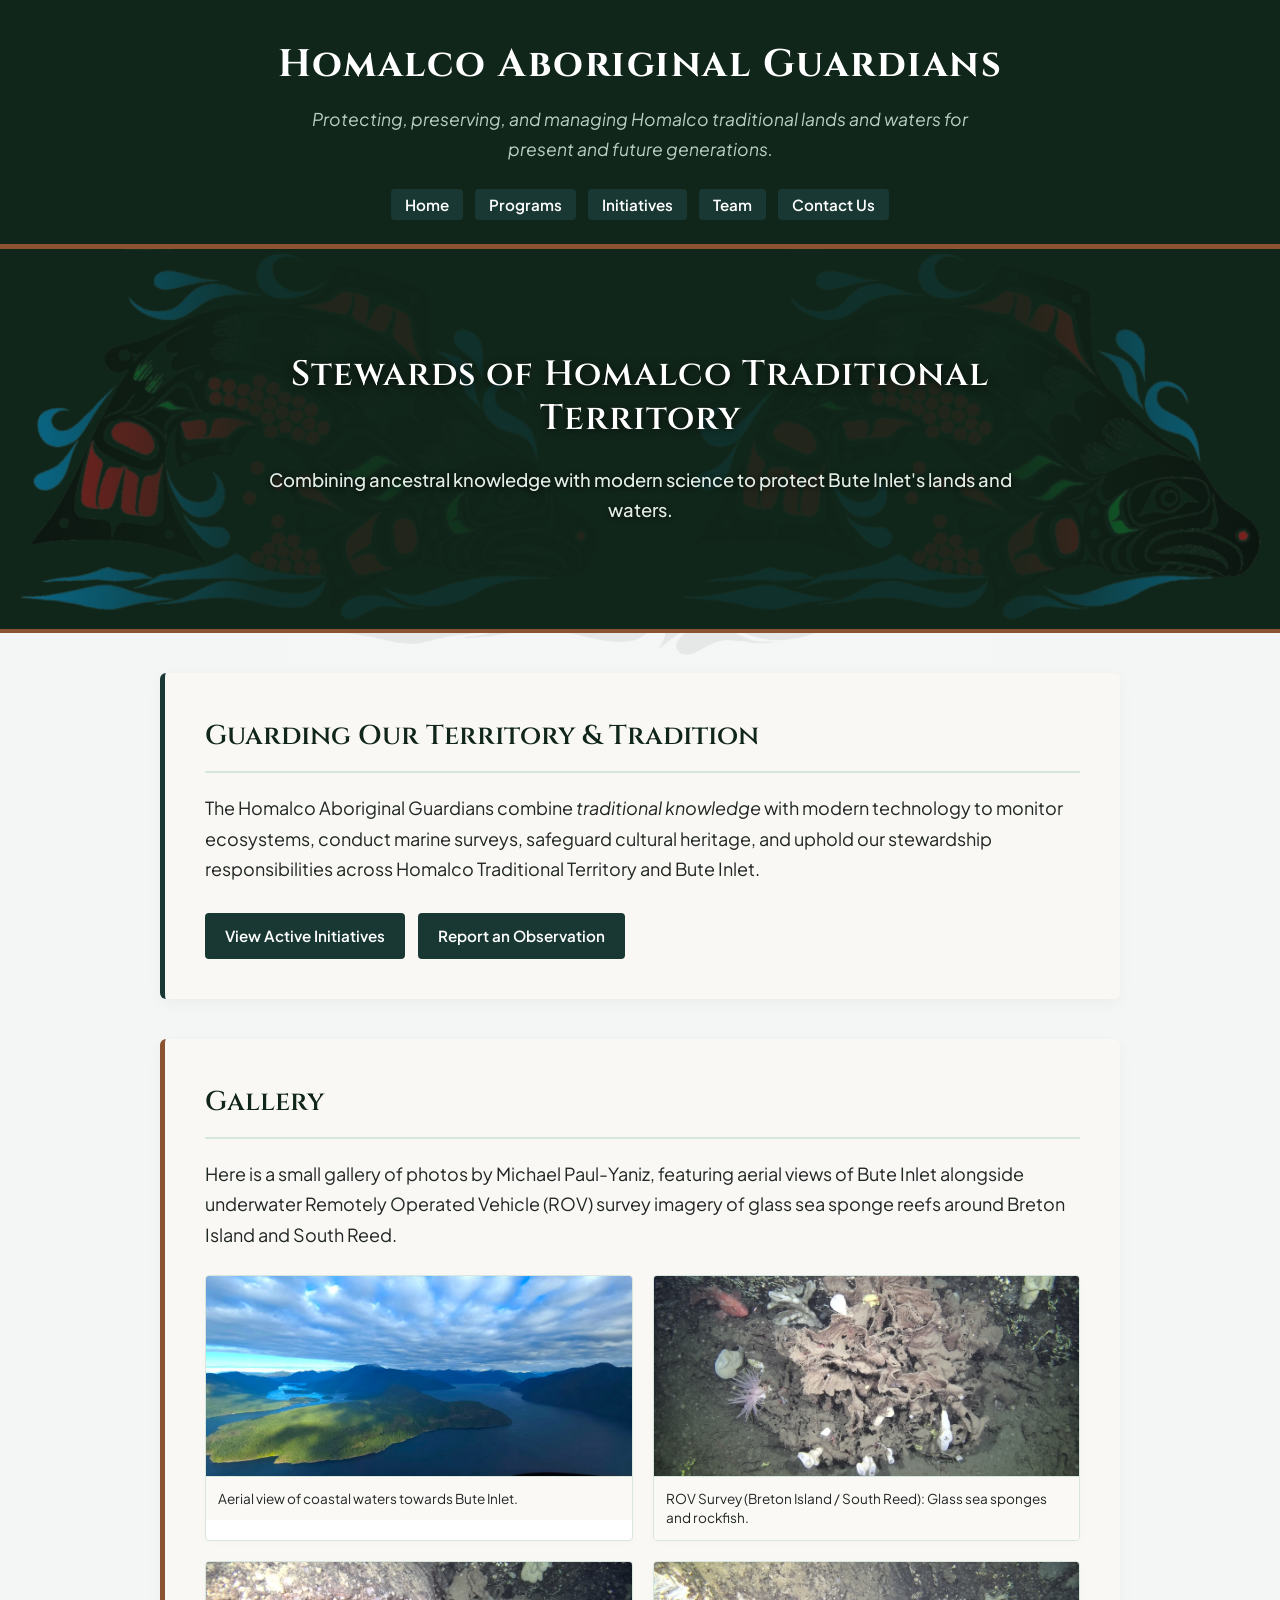
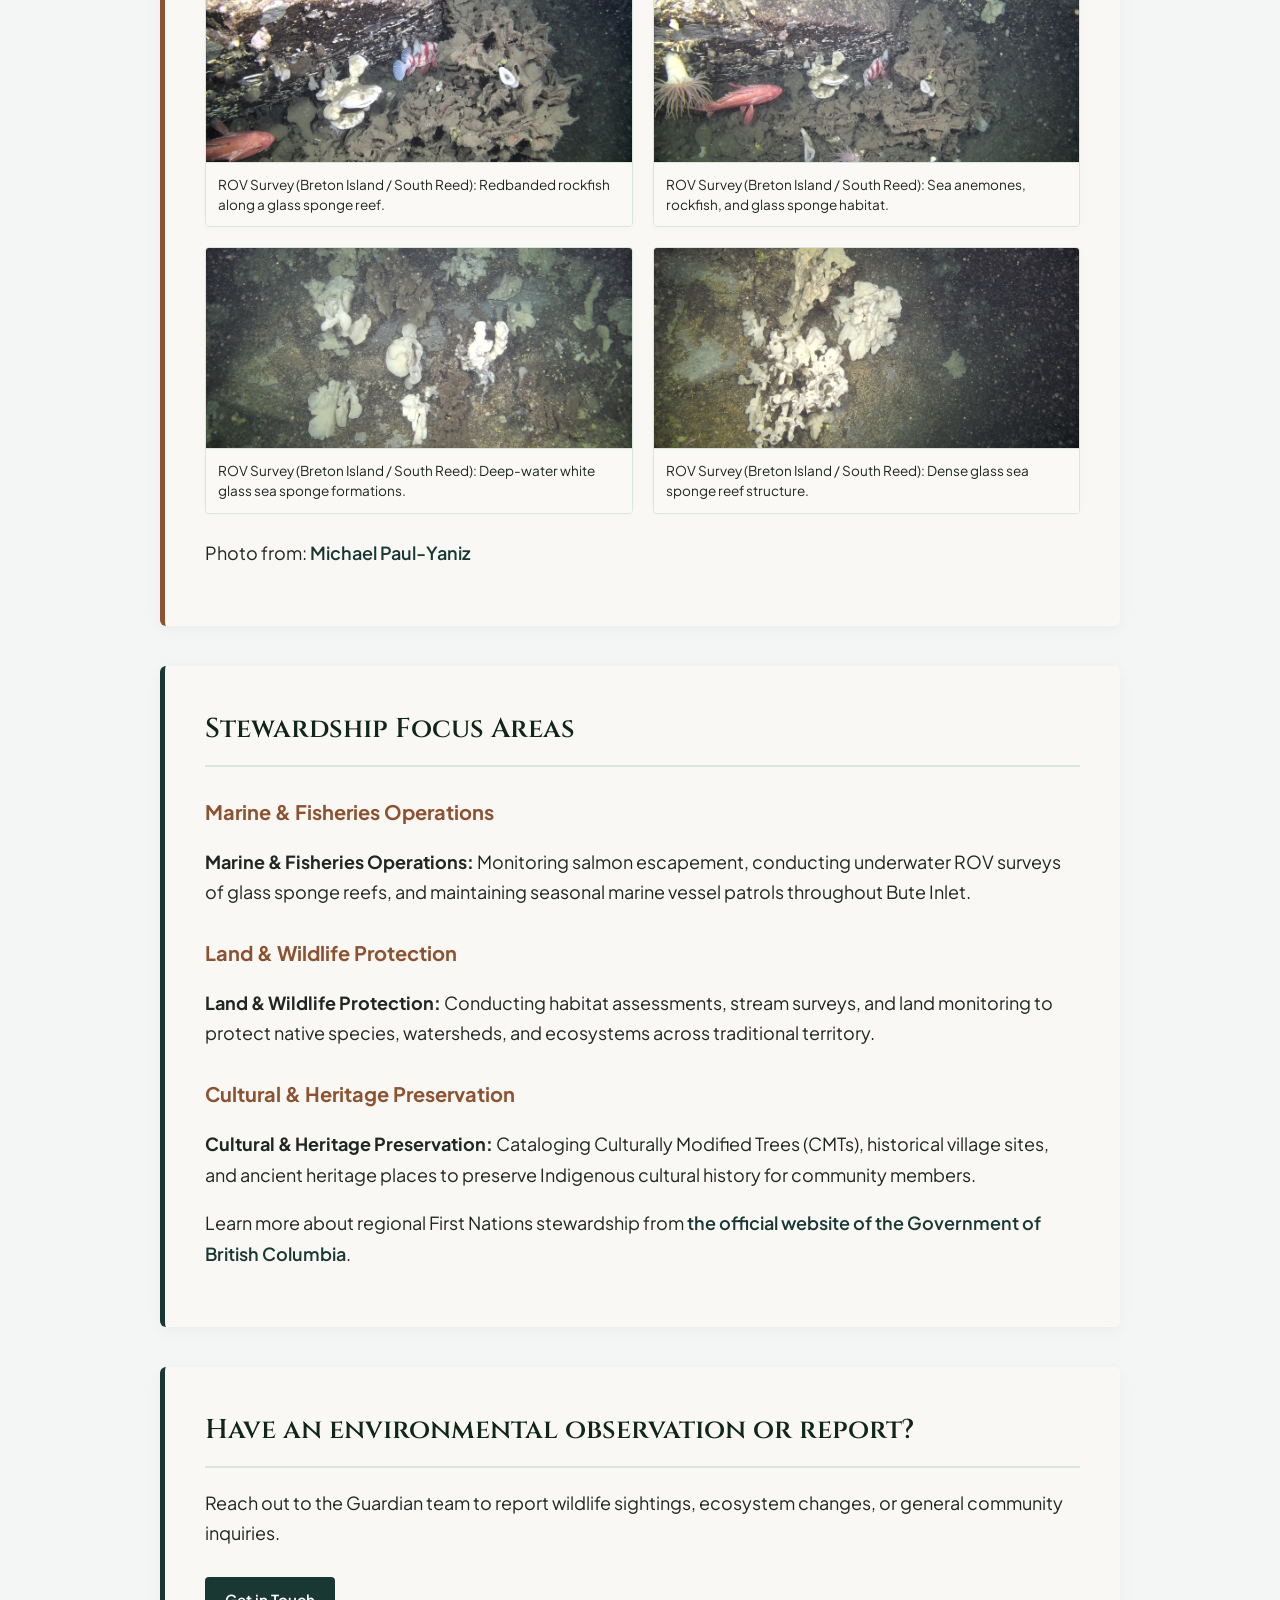
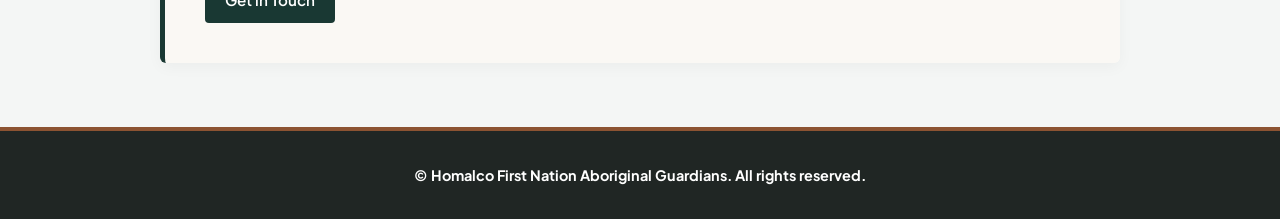
==== commit 40b4a6e7: "updates" ====
--- a/index.html
+++ b/index.html
@@ -24,8 +24,9 @@
 </nav>
     </header>
 
-    <!-- HERO BANNER CONTAINER: Demonstrates div as a container + background-image -->
+    <!-- HERO BANNER CONTAINER: Modernized with live, responsive text -->
     <div class="hero-banner">
+        <div class="banner-overlay"></div>
         <div class="banner-content">
             <h2>Stewards of Homalco Traditional Territory</h2>
             <p>Combining ancestral knowledge with modern science to protect Bute Inlet's lands and waters.</p>
--- a/style.css
+++ b/style.css
@@ -3,13 +3,13 @@
 
 /* CSS Variables for Nature Palette */
 :root {
-    --forest-green: #1b3b2b;
-    --deep-teal: #224d47;
+    --forest-green: #11261a; /* Darker, richer forest green for better contrast */
+    --deep-teal: #193833;    /* Enhanced deep teal */
     --cedar-wood: #8c5332;
-    --soft-moss: #e8efe9;
+    --soft-moss: #d9e6de;    /* Softer moss grey for borders */
     --mist-gray: #f4f6f5;
-    --slate-dark: #2c3531;
-    --sand-light: #fdfbf7;
+    --slate-dark: #202624;   /* Polished charcoal */
+    --sand-light: #fbf9f5;   /* Crisp natural off-white */
 }
 
 /* Base Page & Typography Styles */
@@ -20,16 +20,25 @@
     font-weight: 400;
     line-height: 1.7;
     color: var(--slate-dark);
+    margin: 0;
+    padding: 0;
     background-color: var(--mist-gray);
-    margin: 0;
-    padding: 0;
-}
-
-/* Header & Banner Styling */
+    
+    /* Subtle watermark for identity */
+    background-image: 
+        linear-gradient(rgba(244, 246, 245, 0.94), rgba(244, 246, 245, 0.94)), 
+        url('media/Homalco-logo.png'); 
+    background-position: center center;
+    background-repeat: no-repeat;
+    background-attachment: fixed; 
+    background-size: 55%; 
+}
+
+/* Header & Navigation Styling */
 header {
     background-color: var(--forest-green);
     color: #ffffff;
-    padding: 2.5rem 1.5rem 1.5rem;
+    padding: 2rem 1rem 1.5rem;
     text-align: center;
     border-bottom: 5px solid var(--cedar-wood);
 }
@@ -37,16 +46,16 @@
 header h1 {
     font-family: 'Cinzel', serif;
     font-weight: 700;
-    font-size: 2.7rem;
+    font-size: 2.4rem;
     margin: 0 0 0.5rem 0;
-    letter-spacing: 1px;
+    letter-spacing: 1.5px;
 }
 
 header p {
-    max-width: 700px;
+    max-width: 680px;
     margin: 0 auto 1.5rem auto;
-    color: #d1e2d9;
-    font-size: 1.15rem;
+    color: #b8cfc2;
+    font-size: 1.1rem;
     font-style: italic;
 }
 
@@ -54,353 +63,194 @@
 nav ul {
     list-style: none;
     padding: 0;
-    margin: 1.5rem 0 0 0;
+    margin: 1rem 0 0 0;
     display: flex;
     justify-content: center;
     flex-wrap: wrap;
-    gap: 15px;
+    gap: 12px;
 }
 
 nav a {
     color: #ffffff;
     text-decoration: none;
     font-weight: 600;
-    font-size: 1.05rem;
-    padding: 8px 16px;
+    font-size: 0.95rem;
+    padding: 6px 14px;
     border-radius: 4px;
     background-color: var(--deep-teal);
-    transition: background-color 0.3s ease;
+    transition: background-color 0.2s ease, transform 0.1s ease;
 }
 
 nav a:hover, nav a.active {
     background-color: var(--cedar-wood);
 }
-/* Hero Banner Container */
+
+/* MODERN HIGH-QUALITY HERO BANNER */
 .hero-banner {
+    position: relative;
     background-color: var(--forest-green);
-    background-image: linear-gradient(rgba(27, 59, 43, 0.72), rgba(27, 59, 43, 0.72)), url('media/coastal-bute-inlet.jpg');
-    background-position: center;
-    background-size: cover;
+    
+    /* Use the high-quality source artwork on each side */
+    background-image: 
+        url('media/Xwemalhkwu-Homalco.png'), 
+        url('media/Xwemalhkwu-Homalco.png');
+    
+    /* Mirrors & positions the art on left (flipped horizontally) and right */
+    background-position: left center, right center;
+    background-size: contain; 
     background-repeat: no-repeat;
-    color: #ffffff;
-    padding: 4rem 1.5rem;
+    
+    /* Constrained cinematic aspect ratio */
+    width: 100%;
+    height: 380px; 
+    display: flex;
+    align-items: center;
+    justify-content: center;
+    overflow: hidden;
+    border-bottom: 4px solid var(--cedar-wood);
+}
+
+/* Adds a gradient "shadow" over the sides to blur into center text on small screens */
+.banner-overlay {
+    position: absolute;
+    top: 0;
+    left: 0;
+    width: 100%;
+    height: 100%;
+    background: linear-gradient(
+        90deg, 
+        rgba(17, 38, 26, 0.45) 0%, 
+        rgba(17, 38, 26, 0.92) 20%, 
+        rgba(17, 38, 26, 0.92) 80%, 
+        rgba(17, 38, 26, 0.45) 100%
+    );
+    z-index: 1;
+}
+
+/* live, un-distortable banner typography */
+.banner-content {
+    position: relative;
+    z-index: 2;
+    max-width: 750px;
+    padding: 2rem;
     text-align: center;
-    border-bottom: 4px solid var(--cedar-wood);
-}
-
-.banner-content {
-    max-width: 800px;
-    margin: 0 auto;
 }
 
 .banner-content h2 {
-    color: #ffffff;
+    font-family: 'Cinzel', serif;
+    color: #ffffff;
+    font-size: 2.2rem;
+    line-height: 1.25;
+    margin-bottom: 0.75rem;
     border-bottom: none;
-    margin-bottom: 0.5rem;
-    font-size: 2.1rem;
+    text-shadow: 0 2px 8px rgba(0,0,0,0.7);
+    letter-spacing: 1px;
 }
 
 .banner-content p {
     margin: 0;
     font-size: 1.15rem;
-    color: #e8efe9;
-}
-
-/* Main Content & Section Cards */
+    font-weight: 500;
+    color: #e2ede7;
+    text-shadow: 0 1px 5px rgba(0,0,0,0.8);
+    line-height: 1.6;
+}
+
+/* Main Content Layout */
 main {
-    max-width: 900px;
-    margin: 2rem auto;
-    padding: 0 1rem;
+    max-width: 960px;
+    margin: 2.5rem auto;
+    padding: 0 1.5rem;
 }
 
 section {
-    background-color: var(--sand-light);
-    padding: 2rem;
-    margin-bottom: 2rem;
-    border-radius: 8px;
-    box-shadow: 0 4px 10px rgba(0, 0, 0, 0.05);
+    background-color: rgba(251, 249, 245, 0.94); 
+    padding: 2.5rem;
+    margin-bottom: 2.5rem;
+    border-radius: 6px;
+    box-shadow: 0 4px 15px rgba(0, 0, 0, 0.04);
     border-left: 5px solid var(--deep-teal);
 }
 
-/* RUBRIC ITEM: IDENTIFIER (ID) SELECTOR (#idName) */
 #gallery-section {
     border-left-color: var(--cedar-wood);
-    background-color: #faf8f5;
+    background-color: rgba(250, 248, 245, 0.96);
 }
 
 h2 {
     font-family: 'Cinzel', serif;
-    font-size: 1.8rem;
+    font-size: 1.7rem;
     font-weight: 600;
     color: var(--forest-green);
     margin-top: 0;
     border-bottom: 2px solid var(--soft-moss);
-    padding-bottom: 0.5rem;
+    padding-bottom: 0.75rem;
+    margin-bottom: 1.25rem;
 }
 
 h3 {
-    font-size: 1.35rem;
+    font-size: 1.25rem;
     font-weight: 700;
     color: var(--cedar-wood);
-    margin-top: 1.5rem;
+    margin-top: 1.75rem;
     margin-bottom: 0.5rem;
 }
 
-/* Hyperlinks & Buttons */
+/* Interaction States */
 a {
     color: var(--deep-teal);
     font-weight: 600;
+    text-decoration: none;
+    transition: color 0.15s ease;
 }
 
 a:hover {
     color: var(--cedar-wood);
 }
 
-/* Call-to-Action Link Buttons */
+/* Buttons */
 section > a[href],
 .program-card a[href] {
     display: inline-block;
     background-color: var(--deep-teal);
     color: #ffffff;
-    text-decoration: none;
-    padding: 10px 18px;
+    padding: 10px 20px;
     border-radius: 4px;
     margin-right: 10px;
     margin-top: 10px;
     font-weight: 600;
-    font-size: 1.05rem;
-    transition: background-color 0.3s ease;
+    font-size: 0.95rem;
+    transition: background-color 0.15s ease, transform 0.1s ease;
 }
 
 section > a[href]:hover,
 .program-card a[href]:hover {
     background-color: var(--forest-green);
     color: #ffffff;
-}
-
-/* RUBRIC ITEM: SETTING WIDTH AND HEIGHT IN PERCENT (%) */
+    transform: translateY(-1px);
+}
+
+/* Media Grid Container */
 .media-container {
     width: 100%;
-    height: 100%;
-}
-
-/* Gallery & Media Styling */
+}
+
+/* Standard Images */
 section img {
     max-width: 100%;
     height: auto;
-    border-radius: 6px;
-    border: 3px solid var(--soft-moss);
+    border-radius: 4px;
+    border: 1px solid var(--soft-moss);
     margin-top: 0.5rem;
 }
 
-/* Footer */
-footer {
-    background-color: var(--slate-dark);
-    color: #ffffff;
-    text-align: center;
-    padding: 1.5rem 1rem;
-    margin-top: 3rem;
-    font-size: 0.95rem;
-    border-top: 4px solid var(--cedar-wood);
-}
-
-footer p {
-    margin: 0;
-}
-
-/* Programs Grid & Card Layout Extensions */
-.programs-grid {
-    display: grid;
-    grid-template-columns: repeat(auto-fit, minmax(280px, 1fr));
-    gap: 25px;
-    margin-top: 1rem;
-}
-
-.program-card {
-    display: flex;
-    flex-direction: column;
-    justify-content: space-between;
-    margin-bottom: 0;
-    transition: transform 0.2s ease, box-shadow 0.2s ease;
-}
-
-.program-card:hover {
-    transform: translateY(-4px);
-    box-shadow: 0 8px 18px rgba(0, 0, 0, 0.08);
-}
-
-.badge {
-    display: inline-block;
-    background-color: var(--soft-moss);
-    color: var(--forest-green);
-    font-size: 0.85rem;
-    font-weight: 700;
-    text-transform: uppercase;
-    padding: 4px 10px;
-    border-radius: 20px;
-    margin-bottom: 12px;
-    letter-spacing: 0.5px;
-}
-
-.highlights {
-    margin: 15px 0;
-    padding-left: 20px;
-}
-
-.highlights li {
-    margin-bottom: 6px;
-    font-size: 1rem;
-}
-
-.card-stats {
-    display: flex;
-    justify-content: space-between;
-    border-top: 1px solid var(--soft-moss);
-    padding-top: 12px;
-    margin-top: 15px;
-    font-size: 0.9rem;
-    color: var(--slate-dark);
-}
-
-.card-stats strong {
-    color: var(--forest-green);
-    display: block;
-    font-size: 1.1rem;
-}
-
-/* Initiatives Grid & Meta Styling Extensions */
-.initiatives-grid {
-    display: grid;
-    grid-template-columns: repeat(auto-fit, minmax(280px, 1fr));
-    gap: 25px;
-    margin-top: 1rem;
-}
-
-.card {
-    display: flex;
-    flex-direction: column;
-    justify-content: space-between;
-    margin-bottom: 0;
-    transition: transform 0.2s ease, box-shadow 0.2s ease;
-}
-
-.card:hover {
-    transform: translateY(-4px);
-    box-shadow: 0 8px 18px rgba(0, 0, 0, 0.08);
-}
-
-.card-meta {
-    font-size: 0.92rem;
-    color: var(--slate-dark);
-    border-top: 1px solid var(--soft-moss);
-    padding-top: 12px;
-    margin-top: 15px;
-}
-
-.card-meta span {
-    display: block;
-    margin-bottom: 4px;
-}
-
-.card-meta strong {
-    color: var(--forest-green);
-}
-
-/* Contact Page Layout & Form Extensions */
-.contact-layout {
-    display: flex;
-    flex-wrap: wrap;
-    gap: 25px;
-    margin-top: 1rem;
-}
-
-.info-card {
-    background-color: var(--forest-green);
-    color: #ffffff;
-    border-left: 5px solid var(--cedar-wood);
-    flex: 1;
-    min-width: 280px;
-    margin-bottom: 0;
-}
-
-.info-card h2 {
-    color: #ffffff;
-    border-bottom: 2px solid var(--deep-teal);
-}
-
-.info-card p {
-    margin: 12px 0;
-}
-
-.info-card a {
-    color: #9fe2b6;
-    text-decoration: none;
-}
-
-.info-card a:hover {
-    color: #ffffff;
-    text-decoration: underline;
-}
-
-.contact-form-card {
-    flex: 2;
-    min-width: 300px;
-    margin-bottom: 0;
-}
-
-.form-group {
-    margin-bottom: 18px;
-}
-
-.form-group label {
-    display: block;
-    margin-bottom: 6px;
-    font-weight: 600;
-    color: var(--forest-green);
-}
-
-.form-group input, 
-.form-group select, 
-.form-group textarea {
-    width: 100%;
-    padding: 10px 12px;
-    border: 1px solid var(--soft-moss);
-    border-radius: 4px;
-    font-size: 1.05rem;
-    font-family: inherit;
-    background-color: #ffffff;
-    box-sizing: border-box;
-}
-
-.form-group input:focus,
-.form-group select:focus,
-.form-group textarea:focus {
-    outline: none;
-    border-color: var(--deep-teal);
-    box-shadow: 0 0 0 3px rgba(34, 77, 71, 0.15);
-}
-
-button[type="submit"] {
-    background-color: var(--deep-teal);
-    color: #ffffff;
-    padding: 12px 22px;
-    border: none;
-    border-radius: 4px;
-    font-size: 1.05rem;
-    font-weight: 600;
-    cursor: pointer;
-    transition: background-color 0.3s ease;
-}
-
-button[type="submit"]:hover {
-    background-color: var(--forest-green);
-}
 /* Gallery Grid Layout */
 .media-container {
     display: grid;
-    grid-template-columns: repeat(auto-fit, minmax(300px, 1fr));
-    gap: 15px;
-    width: 100%;
+    grid-template-columns: repeat(auto-fit, minmax(280px, 1fr));
+    gap: 20px;
+    width: 100%;
+    margin: 1.5rem 0;
 }
 
 .gallery-item {
@@ -408,14 +258,15 @@
     display: flex;
     flex-direction: column;
     background-color: #ffffff;
-    border: 2px solid var(--soft-moss);
-    border-radius: 6px;
+    border: 1px solid var(--soft-moss);
+    border-radius: 4px;
     overflow: hidden;
+    box-shadow: 0 2px 8px rgba(0, 0, 0, 0.02);
 }
 
 .gallery-item img {
     width: 100%;
-    height: 220px;
+    height: 200px;
     object-fit: cover;
     margin-top: 0;
     border: none;
@@ -423,48 +274,48 @@
 }
 
 .gallery-item figcaption {
-    padding: 10px 12px;
-    font-size: 0.92rem;
-    line-height: 1.4;
+    padding: 12px;
+    font-size: 0.85rem;
+    line-height: 1.45;
     color: var(--slate-dark);
     background-color: var(--sand-light);
     border-top: 1px solid var(--soft-moss);
 }
-/* Team Page Grid & Profile Cards */
+
+/* Team Profile Cards */
 .team-grid {
     display: grid;
     grid-template-columns: repeat(auto-fit, minmax(260px, 1fr));
-    gap: 25px;
+    gap: 24px;
     margin-top: 1.5rem;
 }
 
 .team-card {
     background-color: #ffffff;
-    border: 2px solid var(--soft-moss);
-    border-top: 5px solid var(--deep-teal);
-    border-radius: 8px;
+    border: 1px solid var(--soft-moss);
+    border-top: 4px solid var(--deep-teal);
+    border-radius: 4px;
     overflow: hidden;
     display: flex;
     flex-direction: column;
-    box-shadow: 0 4px 10px rgba(0, 0, 0, 0.05);
+    box-shadow: 0 3px 10px rgba(0, 0, 0, 0.02);
     transition: transform 0.2s ease, box-shadow 0.2s ease;
 }
 
 .team-card:hover {
-    transform: translateY(-4px);
-    box-shadow: 0 8px 18px rgba(0, 0, 0, 0.08);
-}
-
-/* Highlights the card when jumped to via #michael-paul-yaniz */
+    transform: translateY(-3px);
+    box-shadow: 0 8px 20px rgba(0, 0, 0, 0.06);
+}
+
 .team-card:target {
     border-color: var(--cedar-wood);
     border-top-color: var(--cedar-wood);
-    box-shadow: 0 0 0 4px rgba(140, 83, 50, 0.2);
+    box-shadow: 0 0 0 4px rgba(140, 83, 50, 0.15);
 }
 
 .team-card img {
     width: 100%;
-    height: 260px;
+    height: 240px;
     object-fit: cover;
     margin-top: 0;
     border: none;
@@ -482,5 +333,47 @@
 
 .team-info p {
     margin: 0;
-    font-size: 0.98rem;
+    font-size: 0.9rem;
+}
+
+/* Footer */
+footer {
+    background-color: var(--slate-dark);
+    color: #ffffff;
+    text-align: center;
+    padding: 2rem 1rem;
+    margin-top: 4rem;
+    font-size: 0.9rem;
+    border-top: 4px solid var(--cedar-wood);
+}
+
+footer p {
+    margin: 0;
+}
+
+/* Responsive banner logic */
+@media (max-width: 768px) {
+    .hero-banner {
+        /* On small screens, merge artwork backgrounds to keep text clear */
+        background-image: url('media/Xwemalhkwu-Homalco.png');
+        background-position: center bottom;
+        background-size: 70%; 
+        height: auto;
+        padding-top: 3rem;
+        padding-bottom: 15rem; /* Pushes live text above graphic */
+    }
+    .banner-overlay {
+        background: linear-gradient(
+            180deg, 
+            rgba(17, 38, 26, 0.92) 0%, 
+            rgba(17, 38, 26, 0.92) 40%, 
+            rgba(17, 38, 26, 0.4) 100%
+        );
+    }
+    .banner-content h2 {
+        font-size: 1.75rem;
+    }
+    .banner-content p {
+        font-size: 1rem;
+    }
 }
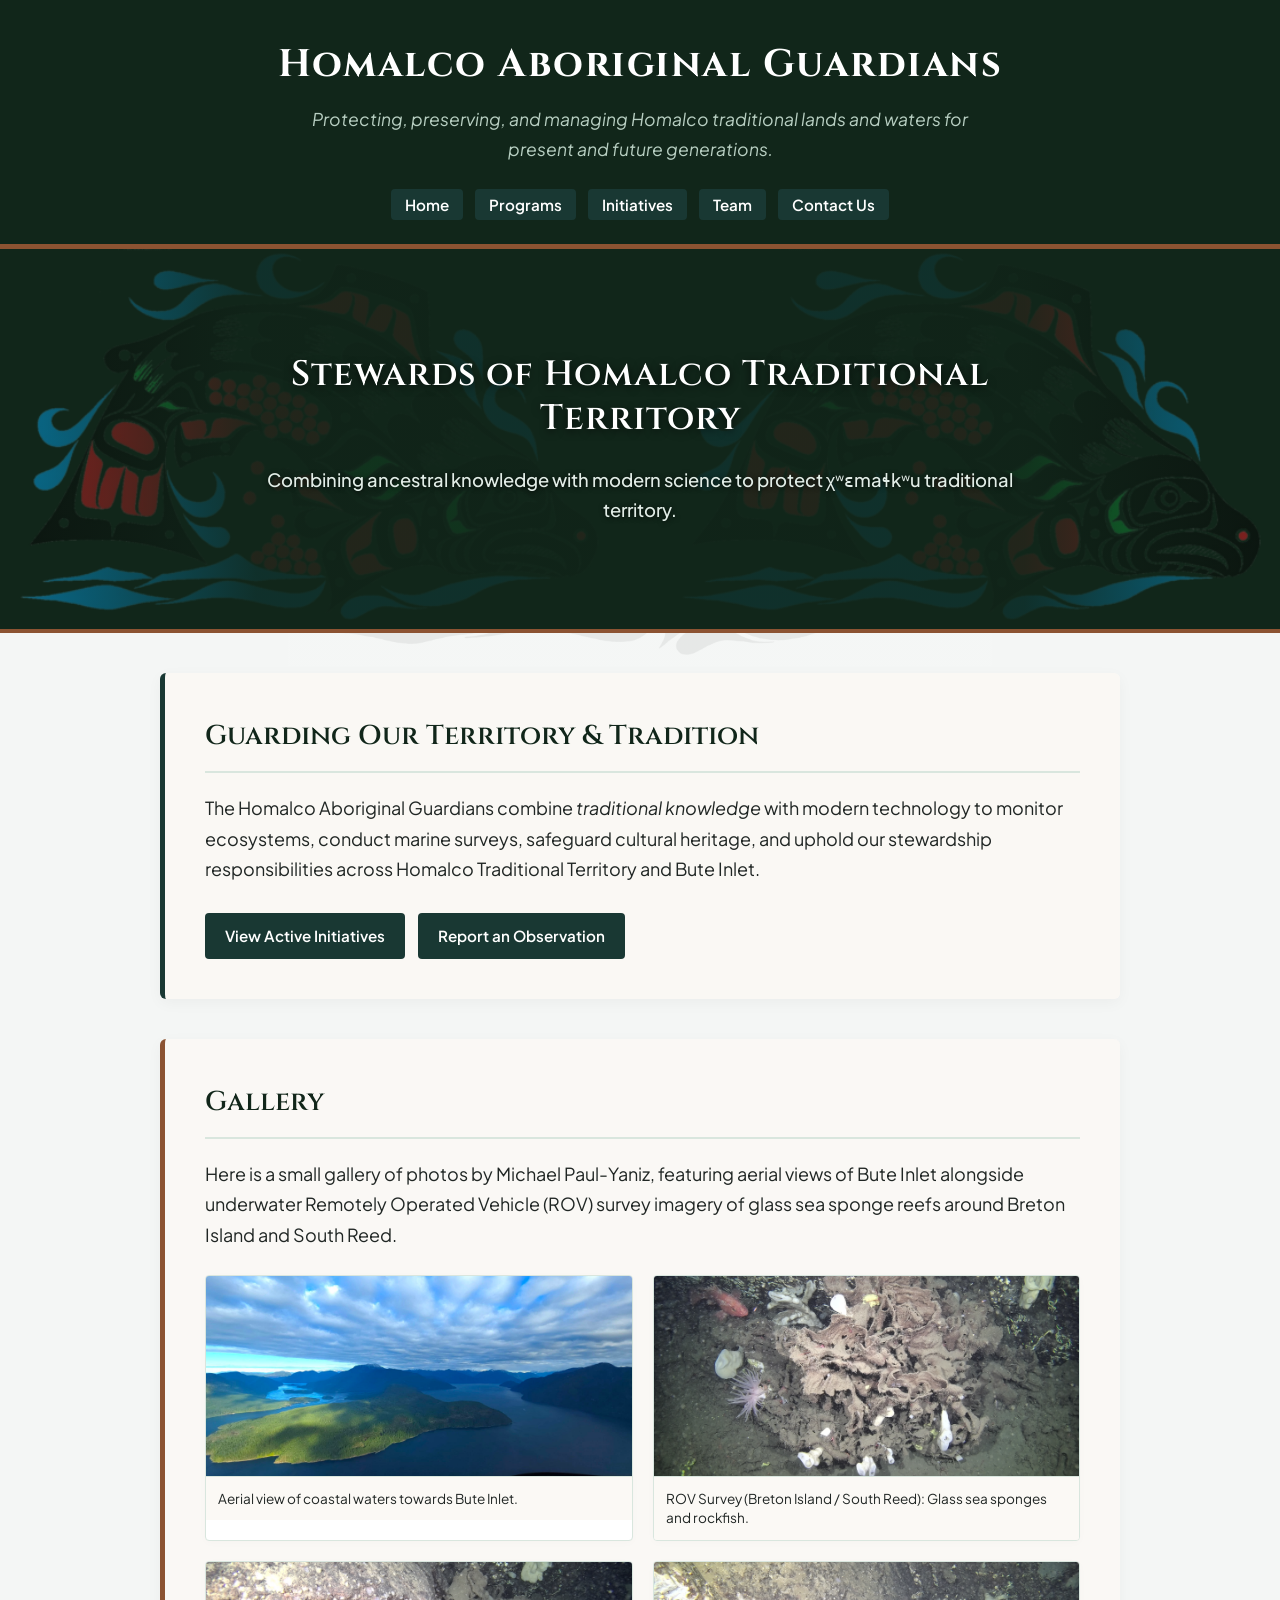
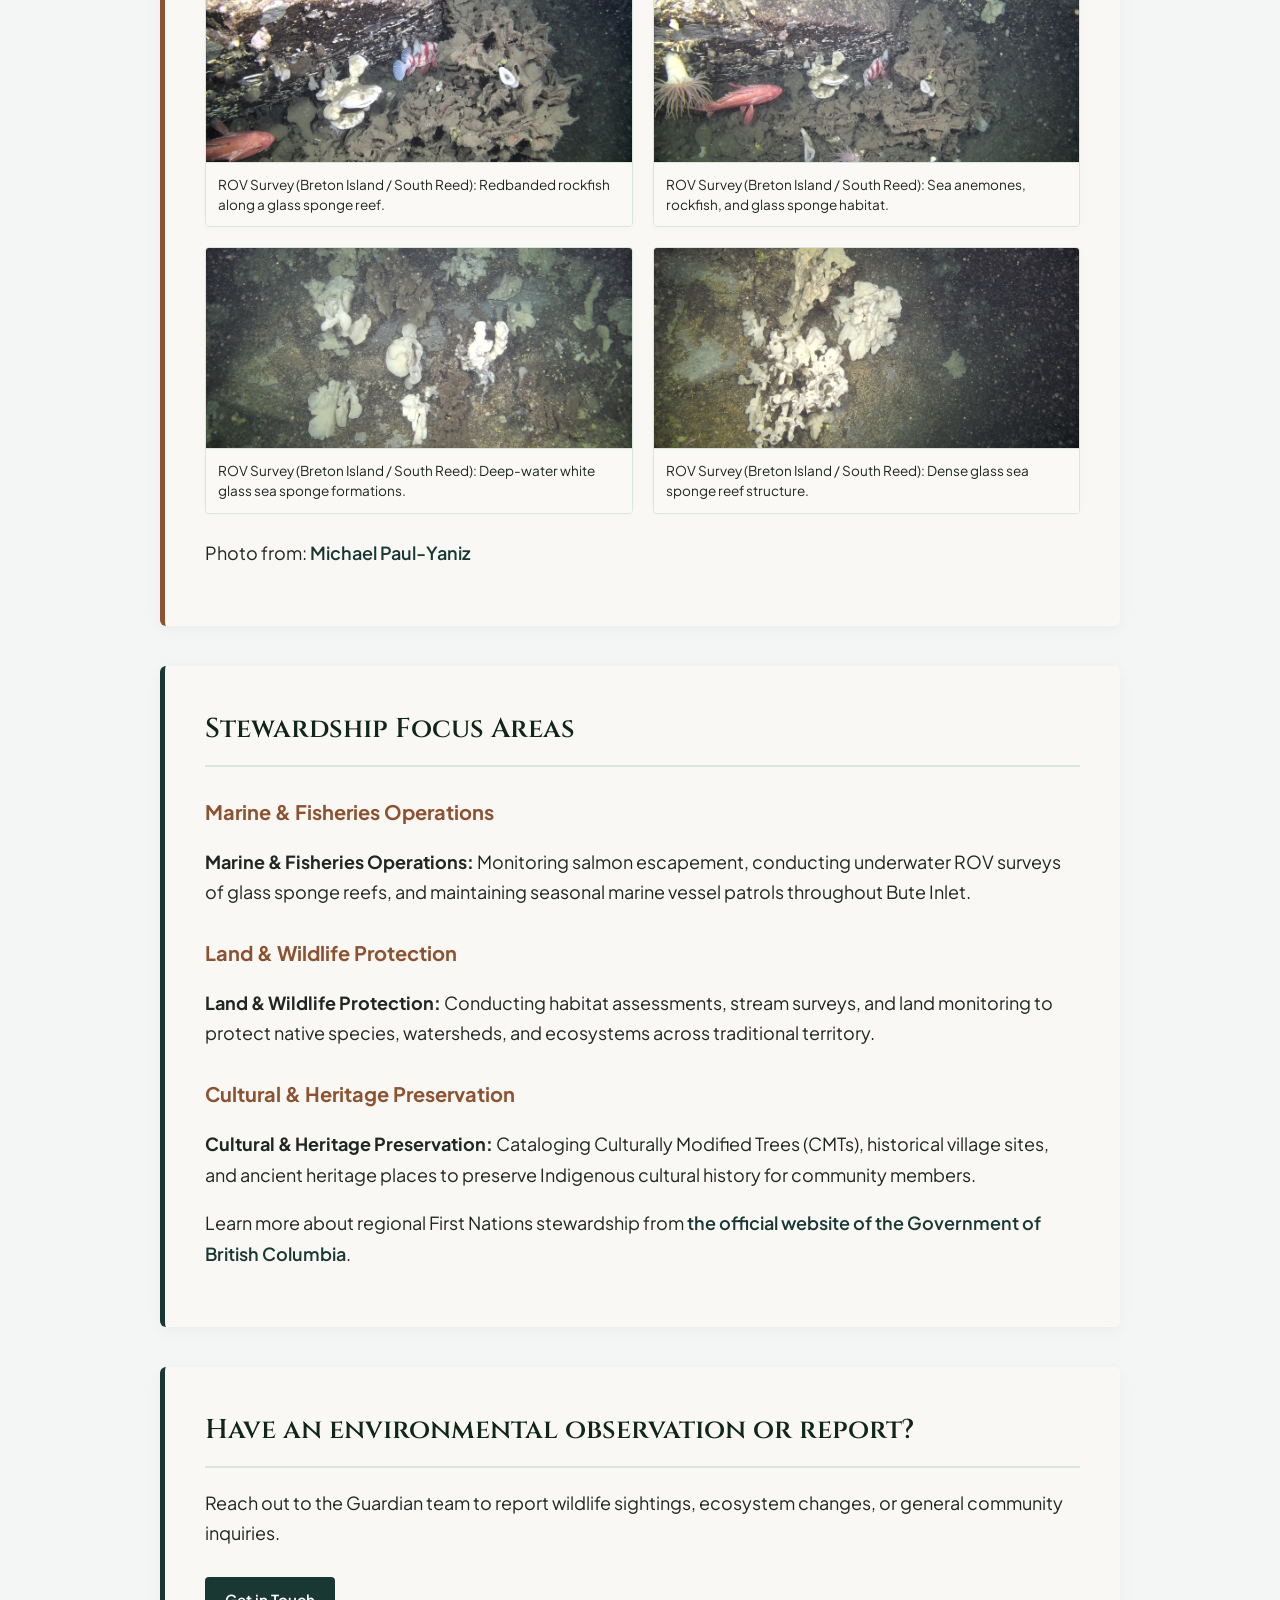
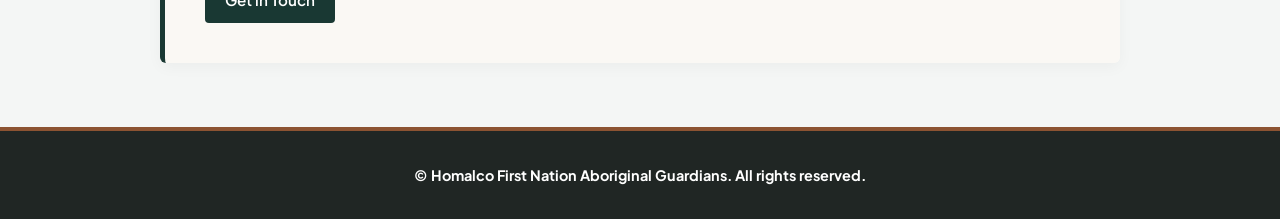
==== commit d1392a7f: "Update index.html" ====
--- a/index.html
+++ b/index.html
@@ -29,7 +29,7 @@
         <div class="banner-overlay"></div>
         <div class="banner-content">
             <h2>Stewards of Homalco Traditional Territory</h2>
-            <p>Combining ancestral knowledge with modern science to protect Bute Inlet's lands and waters.</p>
+            <p>Combining ancestral knowledge with modern science to protect χʷɛmaɬkʷu traditional territory.</p>
         </div>
     </div>
 
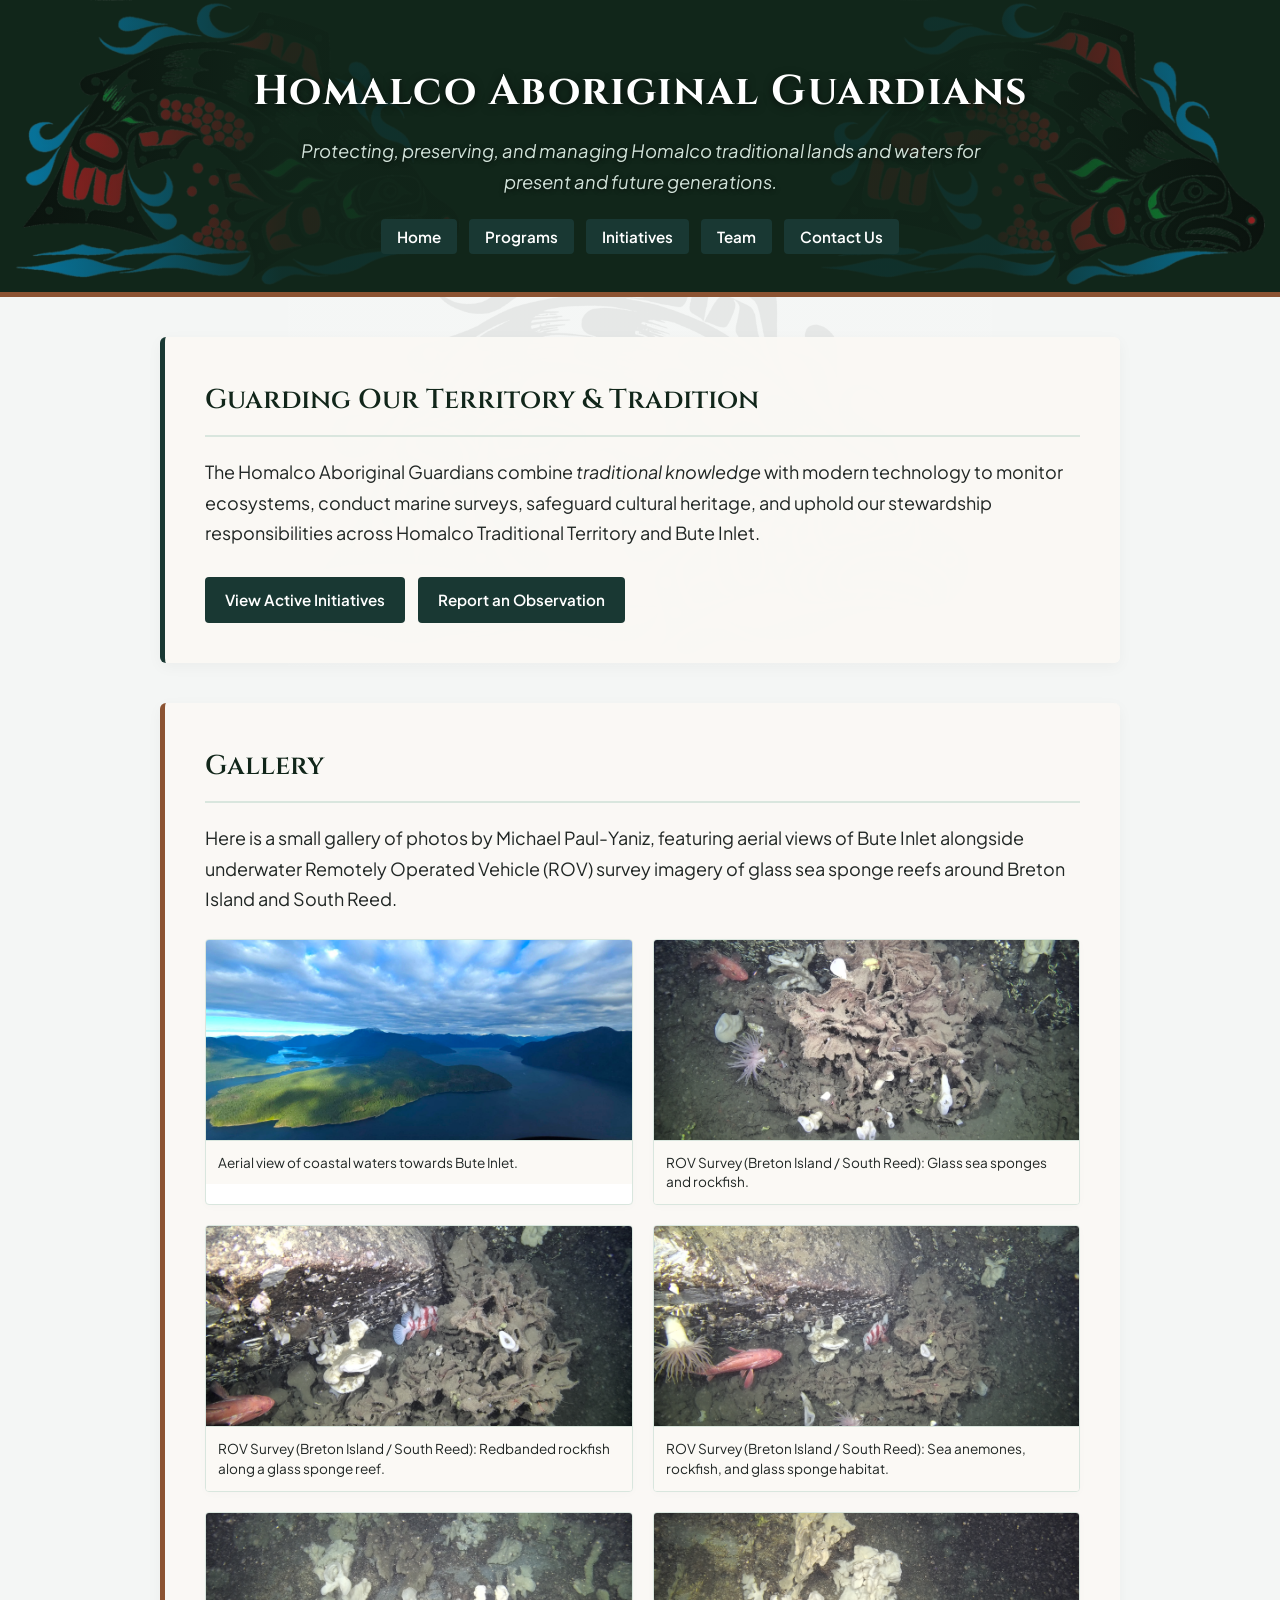
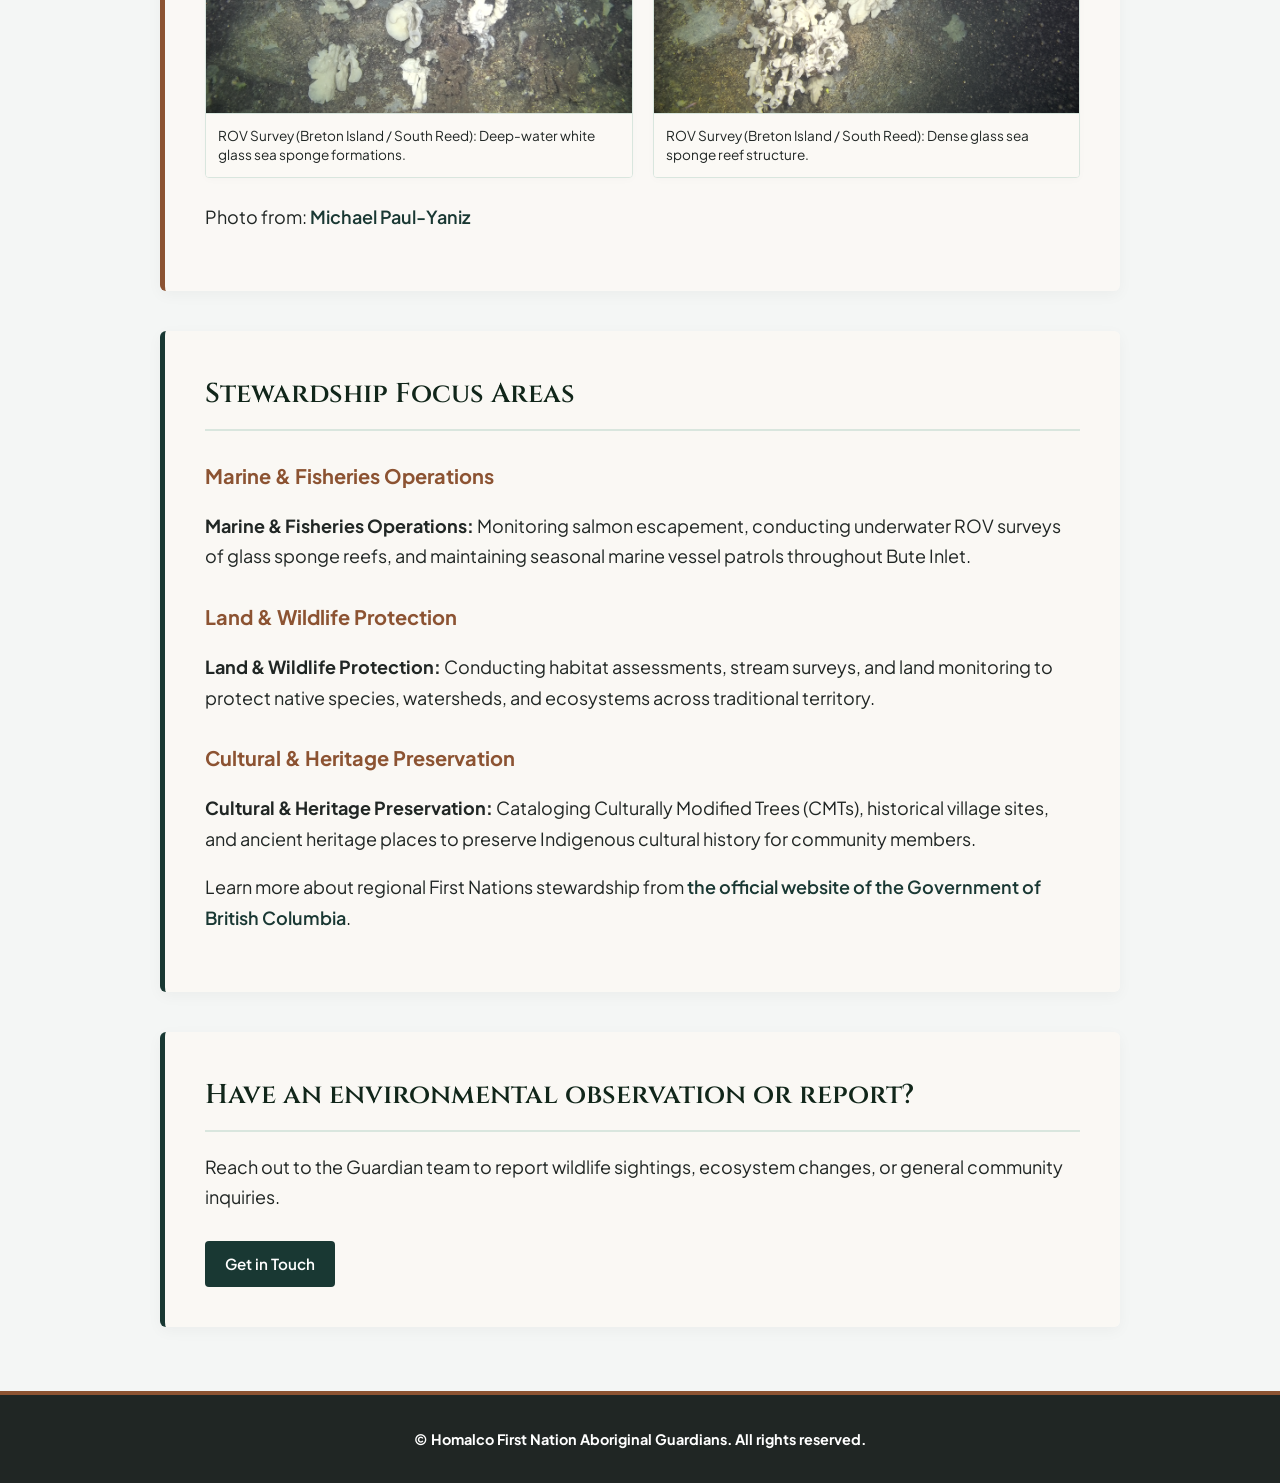
==== commit 2c945430: "updates" ====
--- a/index.html
+++ b/index.html
@@ -23,15 +23,6 @@
     </ul>
 </nav>
     </header>
-
-    <!-- HERO BANNER CONTAINER: Modernized with live, responsive text -->
-    <div class="hero-banner">
-        <div class="banner-overlay"></div>
-        <div class="banner-content">
-            <h2>Stewards of Homalco Traditional Territory</h2>
-            <p>Combining ancestral knowledge with modern science to protect χʷɛmaɬkʷu traditional territory.</p>
-        </div>
-    </div>
 
     <main>
         <section>
--- a/style.css
+++ b/style.css
@@ -3,13 +3,13 @@
 
 /* CSS Variables for Nature Palette */
 :root {
-    --forest-green: #11261a; /* Darker, richer forest green for better contrast */
-    --deep-teal: #193833;    /* Enhanced deep teal */
+    --forest-green: #11261a;
+    --deep-teal: #193833;    
     --cedar-wood: #8c5332;
-    --soft-moss: #d9e6de;    /* Softer moss grey for borders */
+    --soft-moss: #d9e6de;    
     --mist-gray: #f4f6f5;
-    --slate-dark: #202624;   /* Polished charcoal */
-    --sand-light: #fbf9f5;   /* Crisp natural off-white */
+    --slate-dark: #202624;   
+    --sand-light: #fbf9f5;   
 }
 
 /* Base Page & Typography Styles */
@@ -34,36 +34,62 @@
     background-size: 55%; 
 }
 
-/* Header & Navigation Styling */
+/* HEADER WITH FACING FISH ARTWORK ON THE SIDES */
 header {
+    position: relative;
     background-color: var(--forest-green);
-    color: #ffffff;
-    padding: 2rem 1rem 1.5rem;
+    
+    /* Layer 1: Dark gradient overlay so text remains razor-sharp and readable in the middle */
+    /* Layer 2: Left fish artwork */
+    /* Layer 3: Right fish artwork */
+    background-image: 
+        linear-gradient(90deg, rgba(17, 38, 26, 0.35) 0%, rgba(17, 38, 26, 0.92) 22%, rgba(17, 38, 26, 0.92) 78%, rgba(17, 38, 26, 0.35) 100%),
+        url('media/Xwemalhkwu-Homalco.png'), 
+        url('media/Xwemalhkwu-Homalco.png');
+        
+    background-position: center, left center, right center;
+    background-size: cover, contain, contain;
+    background-repeat: no-repeat;
+    
+    color: #ffffff;
+    padding: 3.5rem 1.5rem 2.5rem;
     text-align: center;
     border-bottom: 5px solid var(--cedar-wood);
+    overflow: hidden;
 }
 
 header h1 {
     font-family: 'Cinzel', serif;
     font-weight: 700;
-    font-size: 2.4rem;
+    font-size: 2.6rem;
     margin: 0 0 0.5rem 0;
     letter-spacing: 1.5px;
+    position: relative;
+    z-index: 2;
+    text-shadow: 0 2px 8px rgba(0,0,0,0.6);
 }
 
 header p {
     max-width: 680px;
     margin: 0 auto 1.5rem auto;
-    color: #b8cfc2;
-    font-size: 1.1rem;
+    color: #d1e2d9;
+    font-size: 1.15rem;
     font-style: italic;
+    position: relative;
+    z-index: 2;
+    text-shadow: 0 1px 5px rgba(0,0,0,0.7);
 }
 
 /* Navigation Bar */
+nav {
+    position: relative;
+    z-index: 2;
+}
+
 nav ul {
     list-style: none;
     padding: 0;
-    margin: 1rem 0 0 0;
+    margin: 1.25rem 0 0 0;
     display: flex;
     justify-content: center;
     flex-wrap: wrap;
@@ -75,7 +101,7 @@
     text-decoration: none;
     font-weight: 600;
     font-size: 0.95rem;
-    padding: 6px 14px;
+    padding: 8px 16px;
     border-radius: 4px;
     background-color: var(--deep-teal);
     transition: background-color 0.2s ease, transform 0.1s ease;
@@ -83,77 +109,6 @@
 
 nav a:hover, nav a.active {
     background-color: var(--cedar-wood);
-}
-
-/* MODERN HIGH-QUALITY HERO BANNER */
-.hero-banner {
-    position: relative;
-    background-color: var(--forest-green);
-    
-    /* Use the high-quality source artwork on each side */
-    background-image: 
-        url('media/Xwemalhkwu-Homalco.png'), 
-        url('media/Xwemalhkwu-Homalco.png');
-    
-    /* Mirrors & positions the art on left (flipped horizontally) and right */
-    background-position: left center, right center;
-    background-size: contain; 
-    background-repeat: no-repeat;
-    
-    /* Constrained cinematic aspect ratio */
-    width: 100%;
-    height: 380px; 
-    display: flex;
-    align-items: center;
-    justify-content: center;
-    overflow: hidden;
-    border-bottom: 4px solid var(--cedar-wood);
-}
-
-/* Adds a gradient "shadow" over the sides to blur into center text on small screens */
-.banner-overlay {
-    position: absolute;
-    top: 0;
-    left: 0;
-    width: 100%;
-    height: 100%;
-    background: linear-gradient(
-        90deg, 
-        rgba(17, 38, 26, 0.45) 0%, 
-        rgba(17, 38, 26, 0.92) 20%, 
-        rgba(17, 38, 26, 0.92) 80%, 
-        rgba(17, 38, 26, 0.45) 100%
-    );
-    z-index: 1;
-}
-
-/* live, un-distortable banner typography */
-.banner-content {
-    position: relative;
-    z-index: 2;
-    max-width: 750px;
-    padding: 2rem;
-    text-align: center;
-}
-
-.banner-content h2 {
-    font-family: 'Cinzel', serif;
-    color: #ffffff;
-    font-size: 2.2rem;
-    line-height: 1.25;
-    margin-bottom: 0.75rem;
-    border-bottom: none;
-    text-shadow: 0 2px 8px rgba(0,0,0,0.7);
-    letter-spacing: 1px;
-}
-
-.banner-content p {
-    margin: 0;
-    font-size: 1.15rem;
-    font-weight: 500;
-    color: #e2ede7;
-    text-shadow: 0 1px 5px rgba(0,0,0,0.8);
-    line-height: 1.6;
 }
 
 /* Main Content Layout */
@@ -336,6 +291,194 @@
     font-size: 0.9rem;
 }
 
+/* Initiatives Grid & Meta Styling */
+.initiatives-grid {
+    display: grid;
+    grid-template-columns: repeat(auto-fit, minmax(280px, 1fr));
+    gap: 25px;
+    margin-top: 1rem;
+}
+
+.card {
+    display: flex;
+    flex-direction: column;
+    justify-content: space-between;
+    margin-bottom: 0;
+    transition: transform 0.2s ease, box-shadow 0.2s ease;
+}
+
+.card:hover {
+    transform: translateY(-4px);
+    box-shadow: 0 8px 18px rgba(0, 0, 0, 0.08);
+}
+
+.card-meta {
+    font-size: 0.92rem;
+    color: var(--slate-dark);
+    border-top: 1px solid var(--soft-moss);
+    padding-top: 12px;
+    margin-top: 15px;
+}
+
+.card-meta span {
+    display: block;
+    margin-bottom: 4px;
+}
+
+.card-meta strong {
+    color: var(--forest-green);
+}
+
+/* Contact Page Layout */
+.contact-layout {
+    display: flex;
+    flex-wrap: wrap;
+    gap: 25px;
+    margin-top: 1rem;
+}
+
+.info-card {
+    background-color: var(--forest-green);
+    color: #ffffff;
+    border-left: 5px solid var(--cedar-wood);
+    flex: 1;
+    min-width: 280px;
+    margin-bottom: 0;
+}
+
+.info-card h2 {
+    color: #ffffff;
+    border-bottom: 2px solid var(--deep-teal);
+}
+
+.info-card p {
+    margin: 12px 0;
+}
+
+.info-card a {
+    color: #9fe2b6;
+    text-decoration: none;
+}
+
+.info-card a:hover {
+    color: #ffffff;
+    text-decoration: underline;
+}
+
+.contact-form-card {
+    flex: 2;
+    min-width: 300px;
+    margin-bottom: 0;
+}
+
+.form-group {
+    margin-bottom: 18px;
+}
+
+.form-group label {
+    display: block;
+    margin-bottom: 6px;
+    font-weight: 600;
+    color: var(--forest-green);
+}
+
+.form-group input, 
+.form-group select, 
+.form-group textarea {
+    width: 100%;
+    padding: 10px 12px;
+    border: 1px solid var(--soft-moss);
+    border-radius: 4px;
+    font-size: 1.05rem;
+    font-family: inherit;
+    background-color: #ffffff;
+    box-sizing: border-box;
+}
+
+.form-group input:focus,
+.form-group select:focus,
+.form-group textarea:focus {
+    outline: none;
+    border-color: var(--deep-teal);
+    box-shadow: 0 0 0 3px rgba(34, 77, 71, 0.15);
+}
+
+button[type="submit"] {
+    background-color: var(--deep-teal);
+    color: #ffffff;
+    padding: 12px 22px;
+    border: none;
+    border-radius: 4px;
+    font-size: 1.05rem;
+    font-weight: 600;
+    cursor: pointer;
+    transition: background-color 0.3s ease;
+}
+
+button[type="submit"]:hover {
+    background-color: var(--forest-green);
+}
+
+/* Programs Grid */
+.programs-grid {
+    display: grid;
+    grid-template-columns: repeat(auto-fit, minmax(280px, 1fr));
+    gap: 25px;
+    margin-top: 1rem;
+}
+
+.program-card {
+    display: flex;
+    flex-direction: column;
+    justify-content: space-between;
+    margin-bottom: 0;
+    transition: transform 0.2s ease, box-shadow 0.2s ease;
+}
+
+.program-card:hover {
+    transform: translateY(-4px);
+    box-shadow: 0 8px 18px rgba(0, 0, 0, 0.08);
+}
+
+.badge {
+    display: inline-block;
+    background-color: var(--soft-moss);
+    color: var(--forest-green);
+    font-size: 0.85rem;
+    font-weight: 700;
+    text-transform: uppercase;
+    padding: 4px 10px;
+    border-radius: 20px;
+    margin-bottom: 12px;
+    letter-spacing: 0.5px;
+}
+
+.highlights {
+    margin: 15px 0;
+    padding-left: 20px;
+}
+
+.highlights li {
+    margin-bottom: 6px;
+    font-size: 1rem;
+}
+
+.card-stats {
+    display: flex;
+    justify-content: space-between;
+    border-top: 1px solid var(--soft-moss);
+    padding-top: 12px;
+    margin-top: 15px;
+    font-size: 0.9rem;
+    color: var(--slate-dark);
+}
+
+.card-stats strong {
+    color: var(--forest-green);
+    display: block;
+    font-size: 1.1rem;
+}
+
 /* Footer */
 footer {
     background-color: var(--slate-dark);
@@ -351,29 +494,14 @@
     margin: 0;
 }
 
-/* Responsive banner logic */
+/* Mobile responsive header logic */
 @media (max-width: 768px) {
-    .hero-banner {
-        /* On small screens, merge artwork backgrounds to keep text clear */
-        background-image: url('media/Xwemalhkwu-Homalco.png');
-        background-position: center bottom;
-        background-size: 70%; 
-        height: auto;
-        padding-top: 3rem;
-        padding-bottom: 15rem; /* Pushes live text above graphic */
-    }
-    .banner-overlay {
-        background: linear-gradient(
-            180deg, 
-            rgba(17, 38, 26, 0.92) 0%, 
-            rgba(17, 38, 26, 0.92) 40%, 
-            rgba(17, 38, 26, 0.4) 100%
-        );
-    }
-    .banner-content h2 {
-        font-size: 1.75rem;
-    }
-    .banner-content p {
-        font-size: 1rem;
+    header {
+        background-image: 
+            linear-gradient(180deg, rgba(17, 38, 26, 0.95) 0%, rgba(17, 38, 26, 0.95) 75%, rgba(17, 38, 26, 0.2) 100%),
+            url('media/Xwemalhkwu-Homalco.png');
+        background-position: center, center bottom;
+        background-size: cover, 70%;
+        padding-bottom: 3.5rem;
     }
 }
